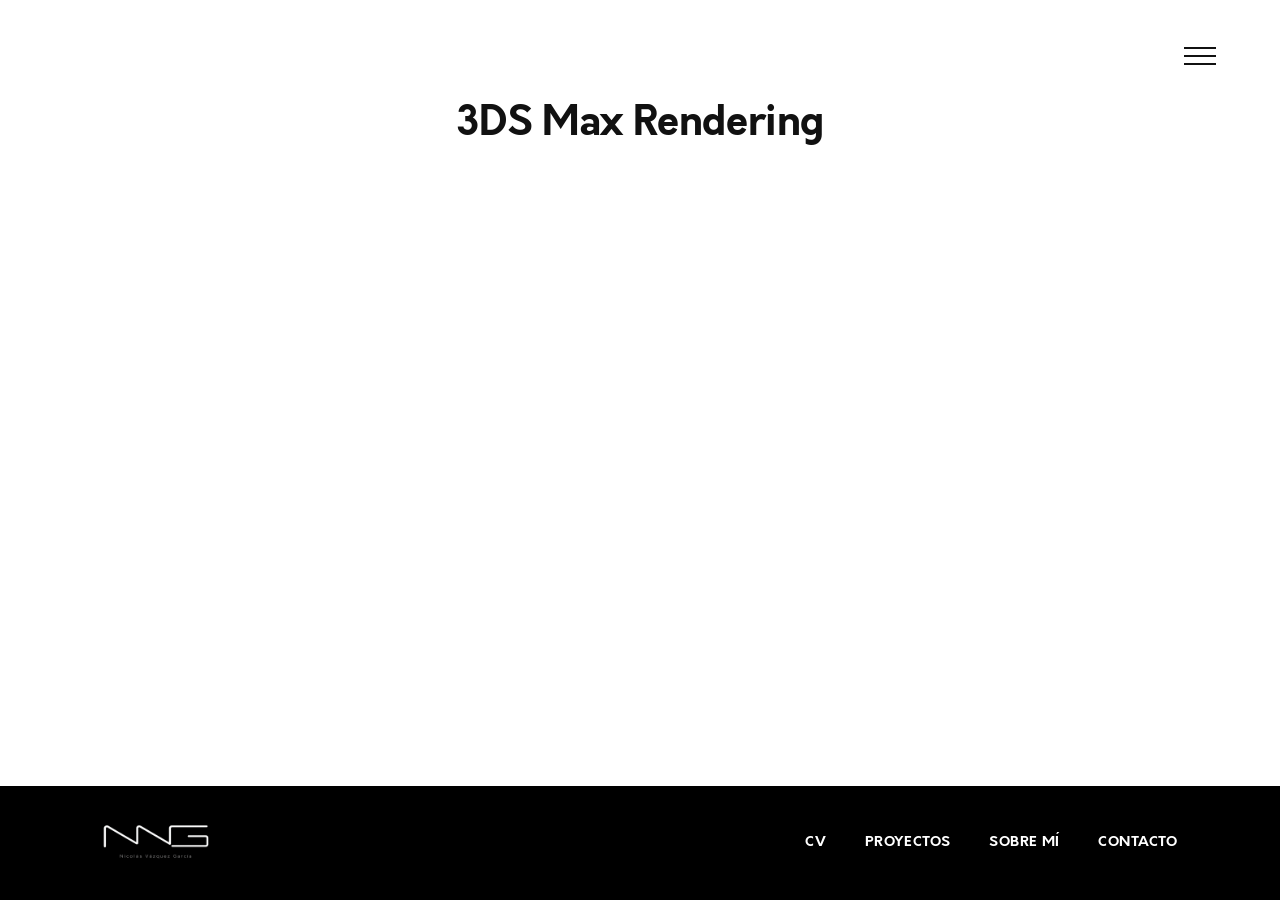
==== 3ds-max-rendering.html @ 7048a1fc "actualización web" ====
<!DOCTYPE html>
<html lang="es">
<head>
<meta charset="UTF-8">
<meta name="viewport" content="width=device-width, initial-scale=1.0">
<title>3DS Max Rendering — Nicolás Vázquez García</title>
<meta name="description" content="Proyecto 3DS Max Rendering de Nicolás Vázquez García, ingeniero en diseño industrial y desarrollo de producto.">
<link rel="stylesheet" href="css/style.css">
</head>
<body>

<div class="scroll-progress" aria-hidden="true"><span data-scroll-progress></span></div>

<button type="button" class="menu-toggle menu-toggle-floating" aria-expanded="false" aria-controls="site-menu" aria-label="Abrir menú">
  <span class="menu-toggle-bar"></span>
  <span class="menu-toggle-bar"></span>
  <span class="menu-toggle-bar"></span>
</button>

<nav id="site-menu" class="site-menu" aria-label="Menú principal">
  <ul class="site-menu-links">
    <li><a href="index.html">Inicio</a></li>
    <li><a href="cv.html">CV</a></li>
    <li><button type="button" data-submenu-toggle>Proyectos</button></li>
    <li><a href="sobre-mi.html">Sobre mí</a></li>
    <li><a href="contacto.html">Contacto</a></li>
  </ul>
  <div class="lang-switch" role="group" aria-label="Selector de idioma">
    <button type="button" class="lang-option is-active" data-lang="es">ES</button>
    <span class="lang-divider" aria-hidden="true">/</span>
    <button type="button" class="lang-option" data-lang="en">EN</button>
  </div>
</nav>

<nav id="projects-menu" class="site-menu" aria-label="Menú de proyectos">
  <button type="button" class="submenu-back" data-submenu-back>‹ Volver</button>
  <ul class="site-menu-links">
    <li><a href="tfg.html">TFG</a></li>
    <li><a href="rail-folding-package.html">Rail Folding Package</a></li>
    <li><a href="3ds-max-rendering.html">3DS Max Rendering</a></li>
  </ul>
</nav>

<main>
  <section class="page-intro">
    <h1 class="section-title">3DS Max Rendering</h1>
  </section>
</main>

<footer class="site-footer">
  <div class="site-footer-inner">
    <img class="site-footer-logo" src="imagenes/NVG_blanco_nombre.png" alt="Nicolás Vázquez García">
    <nav class="site-footer-nav" aria-label="Pie de página">
      <a href="cv.html">CV</a>
      <a href="tfg.html">Proyectos</a>
      <a href="sobre-mi.html">Sobre mí</a>
      <a href="contacto.html">Contacto</a>
    </nav>
  </div>
</footer>

<script src="js/main.js"></script>
</body>
</html>
---- css/style.css ----
@font-face {
  font-family: "Orkney";
  src: url("../fuentes/orkney/orkney-light.woff2") format("woff2"),
       url("../fuentes/orkney/orkney-light.woff") format("woff");
  font-weight: 300;
  font-style: normal;
  font-display: swap;
}

@font-face {
  font-family: "Orkney";
  src: url("../fuentes/orkney/orkney-light-italic.woff2") format("woff2"),
       url("../fuentes/orkney/orkney-light-italic.woff") format("woff");
  font-weight: 300;
  font-style: italic;
  font-display: swap;
}

@font-face {
  font-family: "Orkney";
  src: url("../fuentes/orkney/orkney-regular.woff2") format("woff2"),
       url("../fuentes/orkney/orkney-regular.woff") format("woff");
  font-weight: 400;
  font-style: normal;
  font-display: swap;
}

@font-face {
  font-family: "Orkney";
  src: url("../fuentes/orkney/orkney-regular-italic.woff2") format("woff2"),
       url("../fuentes/orkney/orkney-regular-italic.woff") format("woff");
  font-weight: 400;
  font-style: italic;
  font-display: swap;
}

@font-face {
  font-family: "Orkney";
  src: url("../fuentes/orkney/orkney-medium.woff2") format("woff2"),
       url("../fuentes/orkney/orkney-medium.woff") format("woff");
  font-weight: 500;
  font-style: normal;
  font-display: swap;
}

@font-face {
  font-family: "Orkney";
  src: url("../fuentes/orkney/orkney-medium-italic.woff2") format("woff2"),
       url("../fuentes/orkney/orkney-medium-italic.woff") format("woff");
  font-weight: 500;
  font-style: italic;
  font-display: swap;
}

@font-face {
  font-family: "Orkney";
  src: url("../fuentes/orkney/orkney-bold.woff2") format("woff2"),
       url("../fuentes/orkney/orkney-bold.woff") format("woff");
  font-weight: 700;
  font-style: normal;
  font-display: swap;
}

@font-face {
  font-family: "Orkney";
  src: url("../fuentes/orkney/orkney-bold-italic.woff2") format("woff2"),
       url("../fuentes/orkney/orkney-bold-italic.woff") format("woff");
  font-weight: 700;
  font-style: italic;
  font-display: swap;
}

@font-face {
  font-family: "Helvetica";
  src: url("../fuentes/helvetica/helvetica-regular.ttf") format("truetype");
  font-weight: 400;
  font-style: normal;
  font-display: swap;
}

@font-face {
  font-family: "Helvetica";
  src: url("../fuentes/helvetica/helvetica-oblique.ttf") format("truetype");
  font-weight: 400;
  font-style: italic;
  font-display: swap;
}

@font-face {
  font-family: "Helvetica";
  src: url("../fuentes/helvetica/helvetica-bold.ttf") format("truetype");
  font-weight: 700;
  font-style: normal;
  font-display: swap;
}

@font-face {
  font-family: "Helvetica";
  src: url("../fuentes/helvetica/helvetica-bold-oblique.ttf") format("truetype");
  font-weight: 700;
  font-style: italic;
  font-display: swap;
}

:root {
  --color-bg: #ffffff;
  --color-text: #111111;
  --color-text-muted: #6a6a6a;
  --color-brand: #C41E24;
  --color-accent: #D82331;
  --color-accent-light: #ff5a63;
  --font-family: "Orkney", "Helvetica Neue", Helvetica, Arial, sans-serif;
  --font-family-alt: "Helvetica", "Helvetica Neue", Arial, sans-serif;
}

*,
*::before,
*::after {
  box-sizing: border-box;
}

html {
  -webkit-font-smoothing: antialiased;
}

body {
  display: flex;
  flex-direction: column;
  min-height: 100vh;
  margin: 0;
  background: var(--color-bg);
  color: var(--color-text);
  font-family: var(--font-family);
  line-height: 1.4;
}

main {
  flex: 1 0 auto;
}


/* Page transitions (native, zero-JS; unsupported browsers just skip it) */

@view-transition {
  navigation: auto;
}

::view-transition-old(root),
::view-transition-new(root) {
  animation-duration: 0.45s;
  animation-timing-function: cubic-bezier(0.4, 0, 0.2, 1);
}

::view-transition-old(root) { animation-name: nvg-fade-out; }
::view-transition-new(root) { animation-name: nvg-fade-in; }

@keyframes nvg-fade-out { to { opacity: 0; } }
@keyframes nvg-fade-in { from { opacity: 0; } }

/* Scroll progress indicator */

.scroll-progress {
  position: fixed;
  top: 0;
  left: 0;
  right: 0;
  height: 3px;
  z-index: 1300;
  pointer-events: none;
}

.scroll-progress span {
  display: block;
  height: 100%;
  width: 100%;
  background: var(--color-accent);
  transform-origin: 0 0;
  transform: scaleX(0);
  transition: transform 0.1s linear;
}

body.menu-open .scroll-progress,
body.lightbox-open .scroll-progress,
body.hero-page .scroll-progress {
  opacity: 0;
}

ul {
  list-style: none;
  margin: 0;
  padding: 0;
}

a {
  color: inherit;
  text-decoration: none;
}

button {
  font-family: inherit;
  cursor: pointer;
}

.menu-toggle {
  display: flex;
  flex-direction: column;
  align-items: flex-end;
  justify-content: center;
  gap: 6px;
  width: 32px;
  height: 32px;
  padding: 0;
  background: none;
  border: none;
  z-index: 1100;
}

.menu-toggle-bar {
  display: block;
  width: 100%;
  height: 2px;
  background: var(--color-text);
  transition: transform 0.25s ease, opacity 0.25s ease, background-color 0.15s ease;
}

.menu-toggle[aria-expanded="true"] .menu-toggle-bar {
  background: var(--color-bg);
}

.menu-toggle:hover .menu-toggle-bar {
  background: var(--color-accent);
}

.menu-toggle[aria-expanded="true"] .menu-toggle-bar:nth-child(1) {
  transform: translateY(8px) rotate(45deg);
}

.menu-toggle[aria-expanded="true"] .menu-toggle-bar:nth-child(2) {
  opacity: 0;
}

.menu-toggle[aria-expanded="true"] .menu-toggle-bar:nth-child(3) {
  transform: translateY(-8px) rotate(-45deg);
}

.menu-toggle-floating {
  position: fixed;
  top: clamp(24px, 4vw, 40px);
  right: clamp(24px, 5vw, 64px);
}

.site-menu {
  position: fixed;
  inset: 0;
  z-index: 1000;
  display: flex;
  flex-direction: column;
  align-items: center;
  justify-content: center;
  gap: 56px;
  background: var(--color-text);
  opacity: 0;
  visibility: hidden;
  transform: translateY(-16px);
  transition: opacity 0.3s ease, transform 0.3s ease, visibility 0s linear 0.3s;
}

.site-menu.is-open {
  opacity: 1;
  visibility: visible;
  transform: translateY(0);
  transition: opacity 0.3s ease, transform 0.3s ease;
}

.site-menu-links {
  display: flex;
  flex-direction: column;
  align-items: center;
  gap: 24px;
}

.site-menu-links a,
.site-menu-links button {
  position: relative;
  background: none;
  border: none;
  padding: 0;
  font-size: clamp(32px, 6vw, 56px);
  font-weight: 700;
  letter-spacing: -0.01em;
  text-transform: uppercase;
  color: var(--color-bg);
  transition: color 0.15s ease;
}

.site-menu-links a::after,
.site-menu-links button::after {
  content: "";
  position: absolute;
  left: 0;
  right: 0;
  bottom: -0.06em;
  height: 0.05em;
  background: currentColor;
  transform: scaleX(0);
  transform-origin: left;
  transition: transform 0.35s ease;
}

.site-menu-links a:hover,
.site-menu-links button:hover {
  color: var(--color-accent);
}

.site-menu-links a:hover::after,
.site-menu-links button:hover::after {
  transform: scaleX(1);
}

.site-menu-links a.is-current,
.site-menu-links button.is-current {
  text-decoration: line-through;
  text-decoration-thickness: 0.06em;
  text-underline-offset: 0;
}

.site-menu-links a.is-current::after,
.site-menu-links button.is-current::after {
  content: none;
}

.submenu-back {
  position: absolute;
  top: clamp(24px, 4vw, 40px);
  left: clamp(24px, 5vw, 64px);
  background: none;
  border: none;
  padding: 0;
  font-size: 14px;
  font-weight: 700;
  letter-spacing: 0.04em;
  text-transform: uppercase;
  color: var(--color-bg);
  transition: color 0.15s ease;
}

.submenu-back:hover {
  color: var(--color-accent);
}

body.menu-open,
body.lightbox-open {
  overflow: hidden;
}

.lightbox {
  position: fixed;
  inset: 0;
  z-index: 1200;
  display: flex;
  align-items: center;
  justify-content: center;
  padding: clamp(24px, 6vw, 64px);
  overflow: hidden;
  background: rgba(0, 0, 0, 0.9);
  opacity: 0;
  visibility: hidden;
  transition: opacity 0.25s ease, visibility 0s linear 0.25s;
}

.lightbox.is-open {
  opacity: 1;
  visibility: visible;
  transition: opacity 0.25s ease;
}

.lightbox-img {
  max-width: 100%;
  max-height: 100%;
  object-fit: contain;
  cursor: zoom-in;
  transition: transform 0.25s ease;
}

.lightbox-img.is-zoomed {
  transform: scale(2.2);
  cursor: zoom-out;
}

.lightbox-close {
  position: fixed;
  top: clamp(24px, 4vw, 40px);
  right: clamp(24px, 5vw, 64px);
  background: none;
  border: none;
  padding: 0;
  font-size: 32px;
  line-height: 1;
  color: #ffffff;
  transition: color 0.15s ease;
}

.lightbox-close:hover {
  color: var(--color-accent);
}

.lightbox-nav {
  position: fixed;
  top: 50%;
  transform: translateY(-50%);
  background: none;
  border: none;
  padding: 0 8px;
  font-size: clamp(40px, 6vw, 64px);
  line-height: 1;
  color: #ffffff;
  transition: color 0.15s ease;
}

.lightbox-nav:hover {
  color: var(--color-accent);
}

.lightbox-prev {
  left: clamp(8px, 3vw, 40px);
}

.lightbox-next {
  right: clamp(8px, 3vw, 40px);
}

.lang-switch {
  display: flex;
  align-items: center;
  gap: 6px;
  font-size: 14px;
  font-weight: 700;
}

.lang-option {
  background: none;
  border: none;
  padding: 4px 2px;
  color: rgba(255, 255, 255, 0.5);
}

.lang-option.is-active {
  color: var(--color-bg);
}

.lang-divider {
  color: rgba(255, 255, 255, 0.5);
}

/* Hero */

body.hero-page .menu-toggle-bar {
  background: #ffffff;
}

body.hero-page .menu-toggle:hover .menu-toggle-bar {
  background: #111111;
}

html:has(body.hero-page) {
  overflow: hidden;
}

.hero-split {
  display: flex;
  height: 100vh;
}

.hero-photo {
  flex: 0 0 33.3333%;
  min-height: 0;
  overflow: hidden;
}

.hero-photo img {
  display: block;
  width: 100%;
  height: 100%;
  object-fit: cover;
  filter: grayscale(1);
  transition: filter 0.4s ease;
}

.hero-photo:hover img {
  filter: grayscale(0);
}

.hero-info {
  flex: 0 0 66.6667%;
  min-height: 0;
  overflow: hidden;
  display: flex;
  flex-direction: column;
  align-items: center;
  justify-content: center;
  gap: clamp(16px, 2.4vw, 28px);
  padding: 32px clamp(24px, 5vw, 80px);
  background: var(--color-brand);
  text-align: center;
}

.hero-info-logo {
  width: clamp(260px, 30vw, 560px);
  height: auto;
}

.hero-info-subtitle {
  margin: 0;
  max-width: none;
  white-space: nowrap;
  font-size: clamp(14px, 1.8vw, 24px);
  font-weight: 300;
  color: #ffffff;
}

@media (max-width: 760px) {
  .hero-split {
    flex-direction: column;
  }

  .hero-photo {
    flex: 0 0 33.3333%;
  }

  .hero-info {
    flex: 0 0 66.6667%;
    padding: 24px 20px clamp(32px, 6vh, 56px);
  }

  .hero-info-logo {
    width: clamp(200px, 50vw, 340px);
  }

  .hero-info-subtitle {
    white-space: normal;
    font-size: clamp(13px, 3.6vw, 17px);
  }
}

/* Shared section title */

.section-title {
  margin: 0 0 40px;
  font-size: clamp(28px, 4vw, 40px);
  font-weight: 700;
  letter-spacing: -0.01em;
  text-align: center;
}

.section-title-hint {
  display: inline-block;
  margin-left: 0.3em;
  font-size: 0.4em;
  font-weight: 300;
  letter-spacing: 0;
  color: var(--color-text-muted);
  vertical-align: middle;
}

/* TFG */

.tfg {
  padding: 0 clamp(24px, 8vw, 120px) 96px;
}

body.page-red {
  background: var(--color-brand);
  color: #ffffff;
}

html:has(body.page-red) {
  scroll-snap-type: y proximity;
  scroll-padding-top: 24px;
}

body.page-red .menu-toggle-bar {
  background: #ffffff;
}

body.page-red .menu-toggle:hover .menu-toggle-bar {
  background: #111111;
}

body.page-red.nav-dark .menu-toggle-bar {
  background: var(--color-brand);
}

body.page-red.nav-dark .menu-toggle:hover .menu-toggle-bar {
  background: #111111;
}

body.page-red .menu-toggle[aria-expanded="true"] .menu-toggle-bar {
  background: #ffffff;
}

body.page-red .tfg-block-title {
  color: rgba(255, 255, 255, 0.85);
}

.tfg-hero {
  min-height: 100vh;
  display: flex;
  flex-direction: column;
  justify-content: center;
  margin-bottom: 0;
  scroll-snap-align: start;
}

.tfg-statement {
  min-height: 100vh;
  display: flex;
  flex-direction: column;
  justify-content: center;
  align-items: flex-start;
  scroll-snap-align: start;
  margin-left: calc(-1 * clamp(24px, 8vw, 120px));
  margin-right: calc(-1 * clamp(24px, 8vw, 120px));
  padding: 0 clamp(24px, 8vw, 120px);
  background: #ffffff;
}

.tfg-statement-inner {
  max-width: 680px;
  text-align: left;
}

.tfg-statement-lead {
  margin: 0;
  font-size: clamp(26px, 4vw, 48px);
  font-weight: 700;
  line-height: 1.15;
  color: var(--color-brand);
}

.tfg-statement-body {
  margin: 28px 0 0;
  font-size: clamp(16px, 1.8vw, 20px);
  font-weight: 400;
  line-height: 1.6;
  color: #111111;
}

.tfg-statement-conclusion {
  margin: 20px 0 0;
  font-size: clamp(16px, 1.8vw, 20px);
  font-weight: 700;
  line-height: 1.6;
  color: var(--color-brand);
}

.tfg-statement + .tfg-block {
  scroll-snap-align: start;
}

.tfg-hero-title {
  margin: 0;
  font-family: var(--font-family-alt);
  font-size: clamp(56px, 15vw, 200px);
  font-weight: 700;
  line-height: 0.9;
  letter-spacing: -0.02em;
  text-transform: uppercase;
  text-align: left;
  color: #ffffff;
}

.tfg-hero-accent {
  color: #111111;
}

.tfg-hero-subtitle {
  margin: 16px 0 0;
  font-size: clamp(18px, 3.2vw, 42px);
  font-weight: 600;
  text-align: left;
  color: #111111;
}

/* Fade-in on scroll (Intersection Observer) */

.reveal {
  transition: opacity 0.8s ease, transform 0.8s ease;
}

body.has-js .reveal {
  opacity: 0;
  transform: translateY(24px);
}

body.has-js .reveal.is-visible {
  opacity: 1;
  transform: none;
}

.tfg-subtitle {
  margin: 0 auto 0;
  max-width: 640px;
  font-size: clamp(15px, 1.6vw, 18px);
  font-weight: 300;
  color: var(--color-text-muted);
  text-align: center;
}

.tfg-gallery {
  display: grid;
  grid-template-columns: repeat(3, 1fr);
  gap: 24px;
  margin-top: 56px;
}

@media (max-width: 760px) {
  .tfg-gallery {
    grid-template-columns: repeat(2, 1fr);
  }
}

@media (max-width: 480px) {
  .tfg-gallery {
    grid-template-columns: 1fr;
  }
}

.tfg-gallery-item {
  --rx: 0deg;
  --ry: 0deg;
  display: block;
  position: relative;
  aspect-ratio: 4 / 3;
  overflow: hidden;
  padding: 0;
  border: none;
  border-radius: 2px;
  background: #f2f2f2;
  transform: perspective(900px) rotateX(var(--rx)) rotateY(var(--ry));
  transition: transform 0.5s ease;
}

.tfg-gallery-item:hover {
  transition-duration: 0.15s;
}

.tfg-gallery-item img {
  display: block;
  width: 100%;
  height: 100%;
  object-fit: cover;
  transition: transform 0.3s ease, opacity 0.3s ease;
}

.tfg-gallery-item:hover img {
  transform: scale(1.04);
  opacity: 0.9;
}

.tfg-block {
  margin-top: 56px;
}

.tfg-block-title {
  margin: 0 0 24px;
  font-size: 15px;
  font-weight: 700;
  letter-spacing: 0.04em;
  text-transform: uppercase;
  color: var(--color-text-muted);
}

.tfg-grid {
  display: grid;
  grid-template-columns: repeat(auto-fill, minmax(220px, 1fr));
  gap: 16px;
}

.tfg-card {
  position: relative;
  aspect-ratio: 4 / 3;
  overflow: hidden;
  background: #f2f2f2;
}

.tfg-card img {
  display: block;
  width: 100%;
  height: 100%;
  object-fit: cover;
}

.tfg-placeholder {
  display: flex;
  align-items: center;
  justify-content: center;
  width: 100%;
  height: 100%;
  background: #f2f2f2;
}

.tfg-placeholder span {
  padding: 0 16px;
  font-size: 13px;
  font-weight: 700;
  letter-spacing: 0.02em;
  text-transform: uppercase;
  text-align: center;
  color: #b3b3b3;
}

.tfg-overlay {
  position: absolute;
  inset: 0;
  display: flex;
  align-items: center;
  justify-content: center;
  background: rgba(0, 0, 0, 0.6);
  opacity: 0;
  transition: opacity 0.25s ease;
}

.tfg-card:hover .tfg-overlay {
  opacity: 1;
}

.tfg-overlay span {
  padding: 0 16px;
  font-size: clamp(14px, 1.4vw, 18px);
  font-weight: 700;
  letter-spacing: 0.04em;
  text-transform: uppercase;
  text-align: center;
  color: #ffffff;
}

/* CV */

.cv-bio {
  max-width: 820px;
  margin: 0 auto;
  padding: 96px clamp(24px, 8vw, 120px) 64px;
  text-align: center;
}

.cv-bio-text {
  margin: 0;
  font-size: clamp(16px, 1.8vw, 19px);
  font-weight: 300;
  line-height: 1.6;
  color: var(--color-text-muted);
}

.cv-bio-text strong {
  color: var(--color-text);
  font-weight: 700;
}

.cv-download {
  padding: 0 clamp(24px, 8vw, 120px) 96px;
}

.cv-download-actions {
  display: flex;
  flex-direction: column;
  align-items: center;
  gap: 24px;
  padding-top: 48px;
}

.cv-download-icon {
  display: inline-flex;
  align-items: center;
  justify-content: center;
  width: 0.9em;
  height: 0.9em;
  flex-shrink: 0;
  border-radius: 50%;
  background: var(--color-accent);
  color: #ffffff;
  transition: transform 0.3s ease;
}

.cv-download-icon svg {
  width: 52%;
  height: 52%;
}

.cv-download-link:hover .cv-download-icon {
  transform: translateY(3px);
}

/* CV — left-aligned, bold display type */

body.page-cv .section-title {
  text-align: left;
  font-size: clamp(38px, 6.5vw, 72px);
  letter-spacing: -0.02em;
}

html:has(body.page-cv) {
  scroll-snap-type: y proximity;
}

body.page-cv .cv-bio {
  display: flex;
  align-items: stretch;
  gap: 0;
  max-width: none;
  margin: 0;
  padding: 0;
  text-align: left;
  min-height: 100vh;
  scroll-snap-align: start;
}

body.page-cv .experience {
  scroll-snap-align: start;
}

.cv-bio-text-wrap {
  display: flex;
  flex-direction: column;
  justify-content: center;
  flex: 1 1 420px;
  min-width: 0;
  padding: 96px clamp(24px, 8vw, 120px) 64px;
  background: var(--color-brand);
}

.cv-bio-text-wrap .section-title {
  color: #ffffff;
}

.cv-bio-photo {
  position: sticky;
  top: 0;
  align-self: flex-start;
  flex: 0 0 46vw;
  width: 46vw;
  height: 100vh;
  overflow: hidden;
}

.cv-bio-photo img {
  display: block;
  width: 100%;
  height: 100%;
  object-fit: cover;
  object-position: center top;
  filter: grayscale(1);
  transition: filter 0.4s ease;
}

.cv-bio-photo:hover img {
  filter: grayscale(0);
}

@media (max-width: 760px) {
  body.page-cv .cv-bio {
    flex-direction: column;
    min-height: 0;
  }
  .cv-bio-text-wrap {
    padding: 64px clamp(24px, 8vw, 40px) 32px;
  }
  .cv-bio-photo {
    position: relative;
    top: auto;
    flex: none;
    width: 100%;
    height: 65vh;
    min-height: 360px;
  }
}

body.page-cv .cv-bio-text,
body.page-cv .cv-bio-text strong {
  font-weight: 300;
  color: #ffffff;
}

body.page-cv .job-panel-wrap {
  margin-left: 0;
  margin-right: 0;
}

body.page-cv .training-list {
  margin-left: 0;
  margin-right: 0;
  text-align: left;
}

body.page-cv .cv-download-actions {
  align-items: flex-start;
}

.cv-download-actions .cv-download-link {
  text-transform: none;
}

/* Placeholder pages */

.page-intro {
  padding: 96px clamp(24px, 8vw, 120px);
  text-align: center;
}

.page-intro .section-title {
  margin-bottom: 0;
}

/* Sobre mí */

.about-hero {
  padding: 96px clamp(24px, 8vw, 120px) 64px;
}

.about-hero-title {
  margin: 0;
  max-width: 14ch;
  font-size: clamp(40px, 7vw, 88px);
  font-weight: 700;
  line-height: 1;
  letter-spacing: -0.02em;
}

.about-hero-word {
  display: inline-block;
}

.about-hero-accent {
  color: var(--color-accent);
}

.about-hero-subtitle {
  margin: 20px 0 0;
  max-width: 56ch;
  font-size: clamp(16px, 1.8vw, 20px);
  font-weight: 300;
  line-height: 1.6;
  color: var(--color-text-muted);
}

.about-story {
  padding: 0 clamp(24px, 8vw, 120px) 96px;
}

.about-story-inner {
  max-width: 720px;
  padding-left: clamp(20px, 3vw, 32px);
  border-left: 3px solid var(--color-accent);
}

.about-story-text {
  margin: 0 0 24px;
  font-size: clamp(16px, 1.6vw, 18px);
  font-weight: 300;
  line-height: 1.7;
  color: var(--color-text-muted);
}

.about-story-text:last-child {
  margin-bottom: 0;
}

.about-story-text strong {
  color: var(--color-text);
  font-weight: 700;
}

.about-focus {
  padding: 96px clamp(24px, 8vw, 120px);
  border-top: 1px solid #e4e4e4;
}

.about-focus-intro {
  margin: 0 0 48px;
  max-width: 60ch;
  font-size: clamp(16px, 1.8vw, 20px);
  font-weight: 300;
  line-height: 1.6;
  color: var(--color-text-muted);
}

.about-focus-grid {
  display: grid;
  grid-template-columns: repeat(3, 1fr);
  gap: clamp(28px, 3vw, 48px);
}

.about-focus-card {
  --rx: 0deg;
  --ry: 0deg;
  position: relative;
  isolation: isolate;
  overflow: hidden;
  padding: 24px 16px 20px 0;
  border-top: 3px solid var(--color-accent);
  transform: perspective(900px) rotateX(var(--rx)) rotateY(var(--ry));
  transition: transform 0.4s ease, background-color 0.3s ease;
}

.about-focus-card::before {
  content: attr(data-num);
  position: absolute;
  top: -0.28em;
  right: 0.1em;
  z-index: -1;
  font-size: clamp(90px, 12vw, 160px);
  font-weight: 700;
  line-height: 1;
  color: #f2f2f2;
  transition: color 0.3s ease;
}

.about-focus-card:hover {
  background-color: #fafafa;
  transition-duration: 0.15s;
}

.about-focus-card:hover::before {
  color: #ececec;
}

.about-focus-index {
  display: block;
  margin-bottom: 16px;
  font-size: 13px;
  font-weight: 700;
  letter-spacing: 0.06em;
  color: var(--color-accent);
}

.about-focus-title {
  margin: 0 0 14px;
  font-size: clamp(18px, 2vw, 22px);
  font-weight: 700;
  line-height: 1.25;
}

.about-focus-text {
  margin: 0 0 12px;
  font-size: 15px;
  line-height: 1.55;
  color: var(--color-text-muted);
}

.about-focus-text:last-child {
  margin-bottom: 0;
}

@property --mesh-x {
  syntax: '<percentage>';
  inherits: false;
  initial-value: 25%;
}

@property --mesh-y {
  syntax: '<percentage>';
  inherits: false;
  initial-value: 30%;
}

.about-passions {
  position: relative;
  isolation: isolate;
  overflow: hidden;
  padding: 96px clamp(24px, 8vw, 120px);
  background: #111111;
  color: #ffffff;
}

.about-passions::before {
  content: "";
  position: absolute;
  inset: -20%;
  z-index: -1;
  background:
    radial-gradient(38% 45% at var(--mesh-x, 25%) var(--mesh-y, 30%), rgba(216, 35, 49, 0.45), transparent 65%),
    radial-gradient(32% 40% at calc(100% - var(--mesh-x, 25%)) calc(100% - var(--mesh-y, 30%)), rgba(216, 35, 49, 0.25), transparent 60%);
  filter: blur(70px);
  animation: about-mesh-shift 24s ease-in-out infinite;
}

@keyframes about-mesh-shift {
  0%, 100% { --mesh-x: 20%; --mesh-y: 25%; }
  50% { --mesh-x: 55%; --mesh-y: 60%; }
}

.about-passions-intro {
  margin: 0 0 48px;
  max-width: 60ch;
  font-size: clamp(16px, 1.8vw, 20px);
  font-weight: 300;
  line-height: 1.6;
  color: rgba(255, 255, 255, 0.75);
}

.about-passions-grid {
  display: grid;
  grid-template-columns: repeat(3, 1fr);
  gap: clamp(28px, 3vw, 48px);
}

.about-passion-item {
  transition: transform 0.3s ease;
}

.about-passion-item:hover {
  transform: translateY(-6px);
}

.about-passion-icon {
  display: block;
  margin-bottom: 20px;
  font-size: 36px;
  line-height: 1;
  transition: transform 0.3s ease;
}

.about-passion-item:hover .about-passion-icon {
  transform: scale(1.15);
}

.about-passion-title {
  margin: 0 0 10px;
  font-size: clamp(17px, 1.8vw, 20px);
  font-weight: 700;
  transition: color 0.3s ease;
}

.about-passion-item:hover .about-passion-title {
  color: var(--color-accent-light);
}

.about-passion-text {
  margin: 0;
  font-size: 15px;
  line-height: 1.55;
  color: rgba(255, 255, 255, 0.75);
}

.about-cta {
  padding: 96px clamp(24px, 8vw, 120px);
  text-align: center;
}

.about-cta-text {
  margin: 0 0 40px;
  max-width: 32ch;
  margin-inline: auto;
  font-size: clamp(20px, 2.6vw, 30px);
  font-weight: 700;
  letter-spacing: -0.01em;
  text-align: center;
}

.about-cta-actions {
  display: flex;
  flex-wrap: wrap;
  justify-content: center;
  gap: clamp(24px, 4vw, 56px);
}

.about-cta-link {
  isolation: isolate;
}

.about-cta-link-inner {
  display: inline-flex;
  align-items: center;
  gap: 18px;
  will-change: transform;
}

@media (max-width: 900px) {
  .about-focus-grid,
  .about-passions-grid {
    grid-template-columns: 1fr;
  }
}

/* Experiencia laboral */

.experience {
  padding: 88px clamp(24px, 8vw, 120px) 96px;
}

.job-tabs {
  display: grid;
  grid-template-columns: repeat(4, 1fr);
  gap: 16px;
  width: 100%;
}

.job-tab {
  --rx: 0deg;
  --ry: 0deg;
  --lift: 0px;
  display: flex;
  align-items: center;
  justify-content: center;
  width: 100%;
  aspect-ratio: 1;
  padding: clamp(8px, 2vw, 28px);
  background: none;
  border: none;
  transform: translateY(var(--lift)) perspective(900px) rotateX(var(--rx)) rotateY(var(--ry));
  transition: transform 0.2s ease;
}

.job-tab:hover {
  transition-duration: 0.15s;
}

.job-tab-logo {
  max-width: 100%;
  max-height: 100%;
  object-fit: contain;
}

.job-tab:hover {
  --lift: -4px;
}

.job-tab[aria-expanded="true"] {
  --lift: -4px;
}

.job-panel-wrap {
  display: grid;
  grid-template-rows: minmax(0, 0fr);
  max-width: 760px;
  margin: 0 auto;
  transition: grid-template-rows 0.35s ease, margin-top 0.35s ease;
}

.job-panel-wrap.is-open {
  grid-template-rows: minmax(0, 1fr);
  margin-top: 32px;
}

.job-panel-inner {
  overflow: hidden;
  min-height: 0;
  padding: 0 24px;
  border: 1px solid transparent;
  transition: padding 0.35s ease, border-color 0.25s ease, opacity 0.25s ease;
  opacity: 0;
}

.job-panel-wrap.is-open .job-panel-inner {
  padding: 24px;
  border-color: #e4e4e4;
  opacity: 1;
}

.job-role {
  margin: 0;
  font-size: 16px;
  font-weight: 700;
}

.job-company {
  display: inline-block;
  margin-top: 2px;
  font-size: 14px;
  font-weight: 500;
  color: var(--color-text-muted);
  border-bottom: 1px solid transparent;
  transition: border-color 0.15s ease, color 0.15s ease;
}

.job-company:hover {
  color: var(--color-text);
  border-color: var(--color-text);
}

.job-meta {
  margin: 4px 0 0;
  font-size: 13px;
  font-weight: 300;
  color: var(--color-text-muted);
}

.job-description {
  margin: 16px 0 12px;
  font-weight: 400;
  color: var(--color-text-muted);
}

.job-points {
  margin: 0;
  padding-left: 20px;
  list-style: disc;
}

.job-points li {
  margin-bottom: 8px;
  font-size: 15px;
  line-height: 1.5;
}

.job-points li:last-child {
  margin-bottom: 0;
}

@media (max-width: 640px) {
  .job-tabs {
    grid-template-columns: repeat(2, 1fr);
  }
}

/* Formación */

.education {
  padding: 0 clamp(24px, 8vw, 120px) 96px;
}

.education-card {
  max-width: 880px;
  margin: 0;
  padding: 0;
  border: none;
}

.education-logos {
  display: flex;
  align-items: center;
  gap: 20px;
  margin-bottom: 28px;
}

.education-logo {
  display: block;
}

.education-logo-uva {
  width: 56px;
  height: 56px;
  border-radius: 12px;
  object-fit: cover;
}

.education-logo-eii {
  height: 38px;
  width: auto;
  object-fit: contain;
}

.education-degree {
  margin: 0;
  font-size: clamp(22px, 3.2vw, 32px);
  font-weight: 700;
  letter-spacing: -0.01em;
  line-height: 1.15;
}

.education-institution {
  margin: 8px 0 0;
  font-size: 18px;
  font-weight: 500;
  color: var(--color-text-muted);
}

.education-main .job-meta {
  font-size: 15px;
}

.education-tfg {
  display: inline-block;
  margin: 20px 0 0;
  font-size: 18px;
  font-weight: 300;
  font-style: italic;
  color: var(--color-text-muted);
  border-bottom: 1px solid transparent;
  transition: color 0.15s ease, border-color 0.15s ease;
}

.education-tfg:hover {
  color: var(--color-accent);
  border-color: var(--color-accent);
}

.education-awards {
  margin: 36px 0 0;
  padding-top: 28px;
  border-top: 2px solid var(--color-accent);
}

.education-awards li:not(:last-child) {
  margin-bottom: 18px;
}

.education-award {
  display: flex;
  align-items: center;
  gap: 18px;
  font-size: 17px;
  line-height: 1.5;
  color: var(--color-text-muted);
  transition: color 0.15s ease;
}

.education-award:hover {
  color: var(--color-accent);
}

.education-award-logo {
  height: 38px;
  width: auto;
  max-width: 96px;
  object-fit: contain;
  flex-shrink: 0;
}

/* Software */

.software {
  padding: 0 clamp(24px, 8vw, 120px) 96px;
}

.software-marquee {
  overflow: hidden;
  margin: 0 calc(-1 * clamp(24px, 8vw, 120px));
  padding: 4px clamp(24px, 8vw, 120px);
  -webkit-mask-image: linear-gradient(90deg, transparent, #000 8%, #000 92%, transparent);
  mask-image: linear-gradient(90deg, transparent, #000 8%, #000 92%, transparent);
}

.software-track {
  display: flex;
  width: max-content;
  gap: clamp(14px, 2.4vw, 24px);
  animation: software-marquee 34s linear infinite;
}

.software-marquee:hover .software-track {
  animation-play-state: paused;
}

@keyframes software-marquee {
  from { transform: translateX(0); }
  to { transform: translateX(-50%); }
}

.software-card {
  --rx: 0deg;
  --ry: 0deg;
  display: flex;
  flex-direction: column;
  align-items: center;
  justify-content: center;
  gap: 12px;
  flex: 0 0 auto;
  width: clamp(108px, 12vw, 132px);
  aspect-ratio: 1;
  padding: 16px;
  transform: perspective(900px) rotateX(var(--rx)) rotateY(var(--ry));
  transition: transform 0.4s ease;
}

.software-card:hover {
  transition-duration: 0.15s;
}

.software-card-icon {
  max-width: 68px;
  max-height: 68px;
  object-fit: contain;
}

.software-card-label {
  font-size: 10.5px;
  font-weight: 700;
  letter-spacing: 0.04em;
  text-transform: uppercase;
  text-align: center;
  color: var(--color-text-muted);
}

@media (max-width: 600px) {
  .software {
    padding-bottom: 72px;
  }
}

/* Formación complementaria */

.additional-training {
  padding: 0 clamp(24px, 8vw, 120px) 96px;
}

.training-list {
  max-width: 760px;
  margin: 0 auto;
  text-align: center;
}

.training-list li:not(:last-child) {
  margin-bottom: 18px;
}

.training-item {
  display: flex;
  align-items: center;
  gap: 18px;
  font-size: 17px;
  line-height: 1.5;
  color: var(--color-text-muted);
}

.training-icon {
  height: 36px;
  width: auto;
  max-width: 52px;
  object-fit: contain;
  flex-shrink: 0;
}

/* Contacto */

.contact-hero {
  padding: 96px clamp(24px, 8vw, 120px) 0;
  text-align: center;
}

.contact-hero .section-title {
  margin-bottom: 12px;
}

.contact {
  padding: 48px clamp(24px, 8vw, 120px) 96px;
}

.contact-links {
  display: flex;
  flex-direction: column;
  align-items: center;
  gap: 20px;
}

.cv-download-link,
.contact-link {
  position: relative;
  display: inline-block;
  font-size: clamp(22px, 3vw, 30px);
  font-weight: 700;
  letter-spacing: -0.01em;
  text-transform: uppercase;
  transition: color 0.15s ease, transform 0.25s ease;
}

.cv-download-link::after,
.contact-link::after {
  content: "";
  position: absolute;
  left: 0;
  right: 0;
  bottom: -0.05em;
  height: 0.05em;
  background: currentColor;
  transform: scaleX(0);
  transform-origin: left;
  transition: transform 0.35s ease;
}

.cv-download-link:hover,
.contact-link:hover {
  color: var(--color-accent);
  transform: translateY(-2px);
}

.cv-download-link:hover::after,
.contact-link:hover::after {
  transform: scaleX(1);
}

.cv-download-link {
  display: inline-flex;
  align-items: center;
  gap: 18px;
  font-size: clamp(26px, 4vw, 40px);
}

.cv-download-link::after {
  content: none;
}

.contact-location {
  display: flex;
  align-items: center;
  justify-content: center;
  gap: 8px;
  max-width: 640px;
  margin: 48px auto 0;
  font-size: 15px;
  font-weight: 300;
  color: var(--color-text-muted);
  text-align: center;
}

.contact-location-icon {
  display: inline-flex;
  flex-shrink: 0;
  width: 18px;
  height: 18px;
}

.contact-location-icon svg {
  width: 100%;
  height: 100%;
  fill: none;
  stroke: var(--color-text-muted);
  stroke-width: 1.5;
}

/* Contacto — versión lima de alto impacto */

body.page-lime {
  background: var(--color-brand);
  color: #ffffff;
}

body.page-lime main {
  display: flex;
  flex-direction: column;
  justify-content: center;
}

body.page-lime .contact-hero {
  text-align: left;
  padding: 48px clamp(24px, 8vw, 120px) 0;
}

body.page-lime .contact-hero .section-title {
  margin: 0;
  max-width: 16ch;
  font-size: clamp(48px, 9vw, 128px);
  font-weight: 700;
  line-height: 0.9;
  letter-spacing: -0.03em;
  text-align: left;
  color: #0a0a0a;
}

body.page-lime .tfg-subtitle {
  margin: 16px 0 0;
  max-width: 42ch;
  font-size: clamp(15px, 1.6vw, 20px);
  font-weight: 300;
  line-height: 1.4;
  text-align: left;
  color: rgba(255, 255, 255, 0.85);
}

body.page-lime .contact {
  padding: 36px clamp(24px, 8vw, 120px) 48px;
}

body.page-lime .contact-links {
  align-items: flex-start;
  gap: 0;
}

body.page-lime .contact-link {
  font-size: clamp(30px, 7vw, 84px);
  line-height: 1.08;
  letter-spacing: -0.03em;
  color: #ffffff;
}

body.page-lime .contact-link::after {
  content: none;
}

body.page-lime .contact-link:hover {
  color: #0a0a0a;
}

body.page-lime .contact-location {
  justify-content: flex-start;
  margin: 28px 0 0;
  font-weight: 300;
  color: rgba(255, 255, 255, 0.75);
  text-align: left;
}

body.page-lime .contact-location-icon svg {
  stroke: rgba(255, 255, 255, 0.75);
}

/* Footer */

.site-footer {
  background: #000000;
  padding: 40px clamp(24px, 8vw, 120px);
}

.site-footer-inner {
  display: flex;
  align-items: center;
  justify-content: space-between;
  gap: 24px 40px;
  flex-wrap: wrap;
}

.site-footer-logo {
  height: 104px;
  width: auto;
  margin: -34px -25px -36px -23px;
}

.site-footer-nav {
  display: flex;
  flex-wrap: wrap;
  gap: clamp(16px, 3vw, 40px);
}

.site-footer-nav a {
  position: relative;
  font-size: 14px;
  font-weight: 700;
  letter-spacing: 0.04em;
  text-transform: uppercase;
  color: #ffffff;
  transition: color 0.15s ease;
}

.site-footer-nav a::after {
  content: "";
  position: absolute;
  left: 0;
  right: 0;
  bottom: -0.4em;
  height: 1px;
  background: currentColor;
  transform: scaleX(0);
  transform-origin: left;
  transition: transform 0.3s ease;
}

.site-footer-nav a:hover {
  color: var(--color-accent);
}

.site-footer-nav a:hover::after {
  transform: scaleX(1);
}
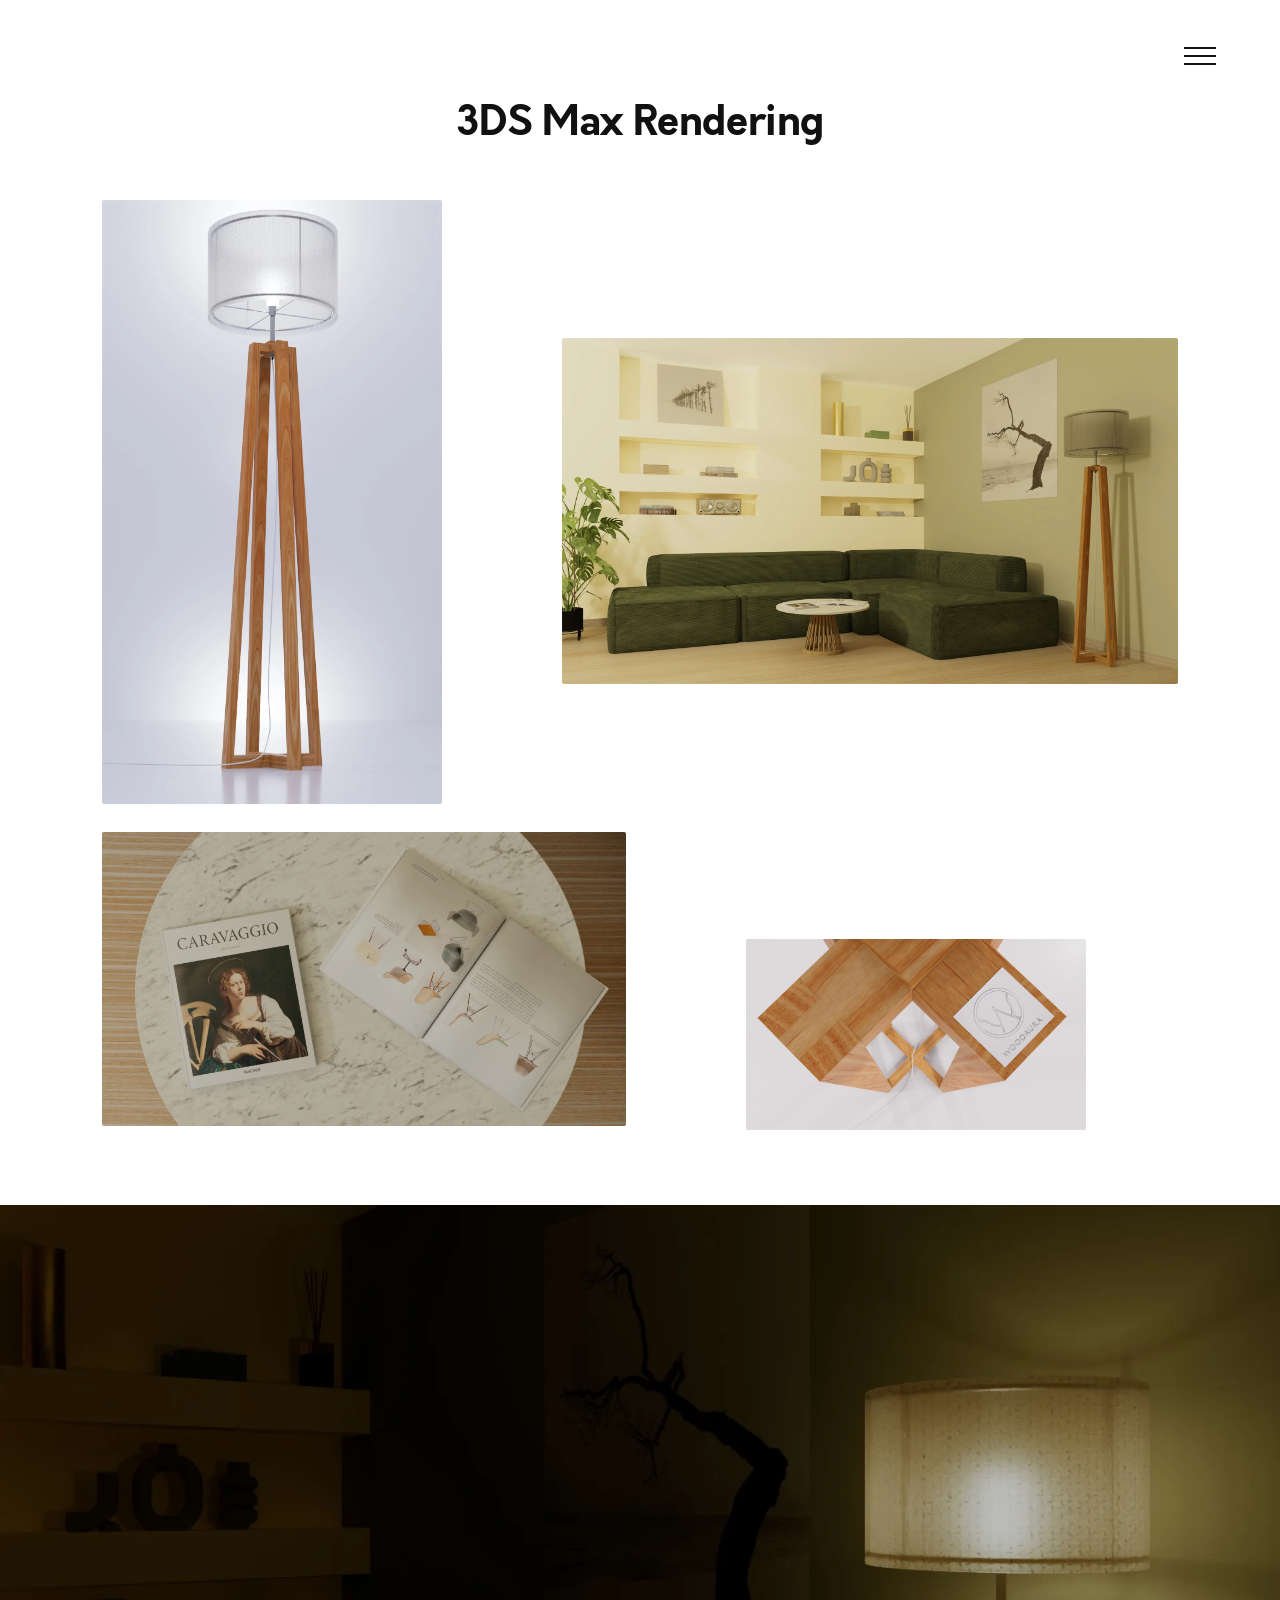
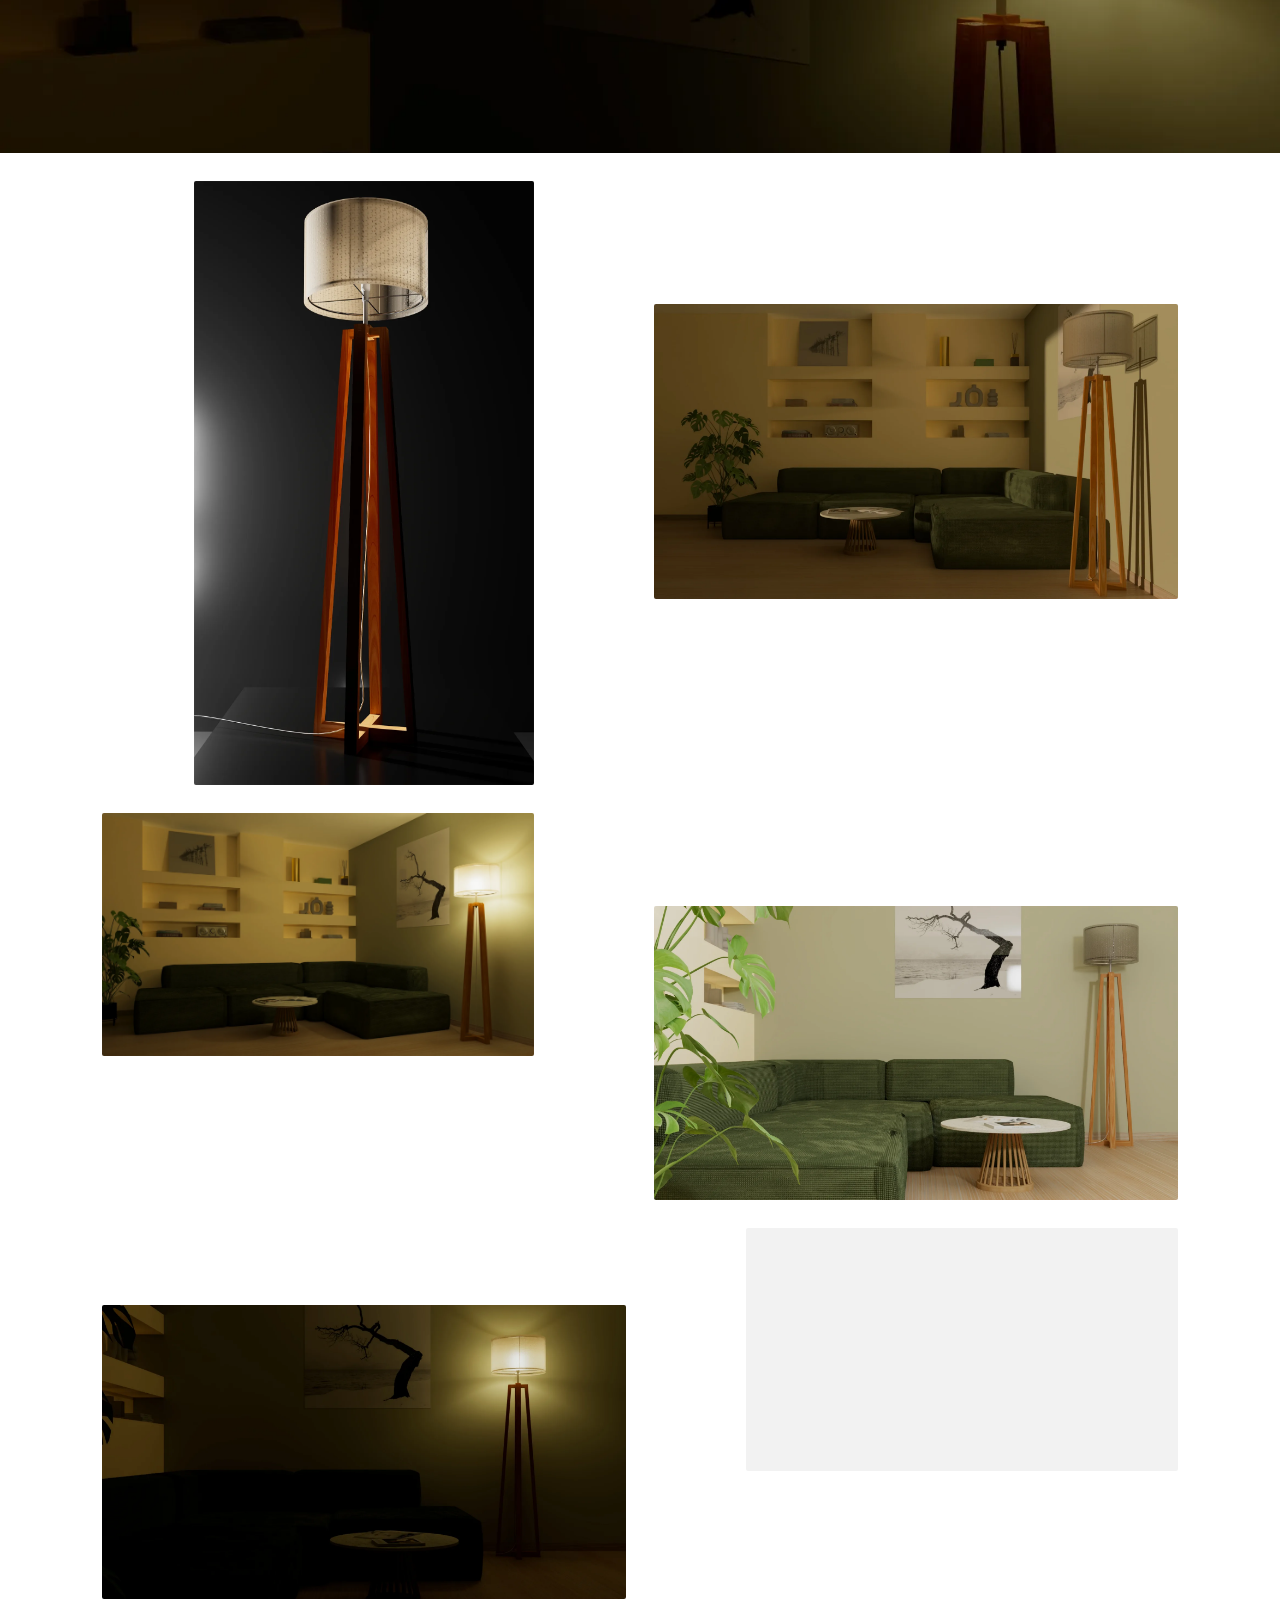
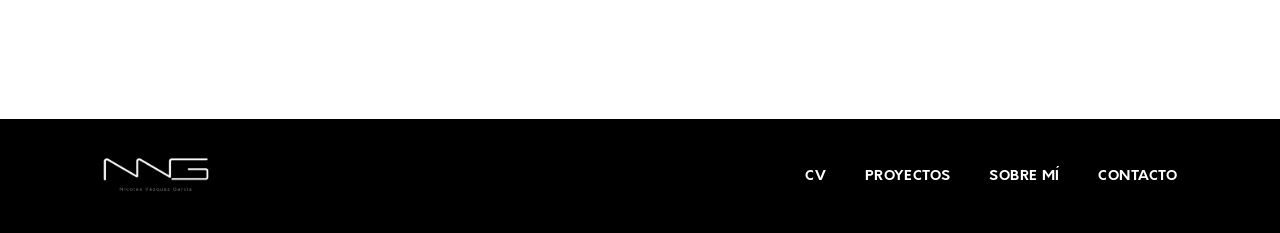
==== commit 7f321caa: "mensaje del cambio" ====
--- a/3ds-max-rendering.html
+++ b/3ds-max-rendering.html
@@ -42,8 +42,46 @@
 </nav>
 
 <main>
-  <section class="page-intro">
+  <section class="page-intro is-tight">
     <h1 class="section-title">3DS Max Rendering</h1>
+  </section>
+
+  <section class="project-gallery" aria-label="Galería de renders">
+    <div class="project-gallery-grid" data-reveal-group>
+      <button type="button" class="project-gallery-item" style="--col: 1 / span 4; --shift: 0" data-lightbox-src="imagenes/3DS%20Max%20Rendering/1.webp" aria-label="Ampliar render: lámpara de pie sobre fondo neutro">
+        <img src="imagenes/3DS%20Max%20Rendering/1.webp" width="1125" height="2000" loading="lazy" decoding="async" alt="">
+      </button>
+      <button type="button" class="project-gallery-item" style="--col: 6 / span 7; --shift: 9" data-lightbox-src="imagenes/3DS%20Max%20Rendering/3.webp" aria-label="Ampliar render: salón con luz de día">
+        <img src="imagenes/3DS%20Max%20Rendering/3.webp" width="2000" height="1125" loading="lazy" decoding="async" alt="">
+      </button>
+      <button type="button" class="project-gallery-item" style="--col: 1 / span 6; --shift: 0" data-lightbox-src="imagenes/3DS%20Max%20Rendering/3.2.webp" aria-label="Ampliar render: catálogo sobre mesa de mármol">
+        <img src="imagenes/3DS%20Max%20Rendering/3.2.webp" width="1920" height="1080" loading="lazy" decoding="async" alt="">
+      </button>
+      <button type="button" class="project-gallery-item" style="--col: 8 / span 4; --shift: 7" data-lightbox-src="imagenes/3DS%20Max%20Rendering/6.1.webp" aria-label="Ampliar render: detalle de la unión de madera">
+        <img src="imagenes/3DS%20Max%20Rendering/6.1.webp" width="2000" height="1125" loading="lazy" decoding="async" alt="">
+      </button>
+      <button type="button" class="project-gallery-item is-bleed" style="--shift: 3" data-lightbox-src="imagenes/3DS%20Max%20Rendering/5.2.webp" aria-label="Ampliar render: la lámpara encendida en penumbra">
+        <img src="imagenes/3DS%20Max%20Rendering/5.2.webp" width="1920" height="1080" loading="lazy" decoding="async" alt="">
+      </button>
+      <button type="button" class="project-gallery-item" style="--col: 2 / span 4; --shift: 0" data-lightbox-src="imagenes/3DS%20Max%20Rendering/2.webp" aria-label="Ampliar render: la lámpara encendida en la oscuridad">
+        <img src="imagenes/3DS%20Max%20Rendering/2.webp" width="1125" height="2000" loading="lazy" decoding="async" alt="">
+      </button>
+      <button type="button" class="project-gallery-item" style="--col: 7 / span 6; --shift: 8" data-lightbox-src="imagenes/3DS%20Max%20Rendering/4.1.webp" aria-label="Ampliar render: salón con luz cálida">
+        <img src="imagenes/3DS%20Max%20Rendering/4.1.webp" width="1920" height="1080" loading="lazy" decoding="async" alt="">
+      </button>
+      <button type="button" class="project-gallery-item" style="--col: 1 / span 5; --shift: 0" data-lightbox-src="imagenes/3DS%20Max%20Rendering/5.webp" aria-label="Ampliar render: salón al atardecer">
+        <img src="imagenes/3DS%20Max%20Rendering/5.webp" width="2000" height="1125" loading="lazy" decoding="async" alt="">
+      </button>
+      <button type="button" class="project-gallery-item" style="--col: 7 / span 6; --shift: 6" data-lightbox-src="imagenes/3DS%20Max%20Rendering/3.1.webp" aria-label="Ampliar render: salón con planta en primer plano">
+        <img src="imagenes/3DS%20Max%20Rendering/3.1.webp" width="1920" height="1080" loading="lazy" decoding="async" alt="">
+      </button>
+      <button type="button" class="project-gallery-item" style="--col: 1 / span 6; --shift: 5" data-lightbox-src="imagenes/3DS%20Max%20Rendering/5.1.webp" aria-label="Ampliar render: salón de noche">
+        <img src="imagenes/3DS%20Max%20Rendering/5.1.webp" width="1920" height="1080" loading="lazy" decoding="async" alt="">
+      </button>
+      <button type="button" class="project-gallery-item" style="--col: 8 / span 5; --shift: 0" data-lightbox-src="imagenes/3DS%20Max%20Rendering/4.webp" aria-label="Ampliar render: salón al anochecer">
+        <img src="imagenes/3DS%20Max%20Rendering/4.webp" width="2000" height="1125" loading="lazy" decoding="async" alt="">
+      </button>
+    </div>
   </section>
 </main>
 
@@ -59,6 +97,13 @@
   </div>
 </footer>
 
+<div class="lightbox" id="lightbox" aria-hidden="true">
+  <button type="button" class="lightbox-close" aria-label="Cerrar imagen">&times;</button>
+  <button type="button" class="lightbox-nav lightbox-prev" aria-label="Imagen anterior">&#8249;</button>
+  <img class="lightbox-img" src="" alt="">
+  <button type="button" class="lightbox-nav lightbox-next" aria-label="Imagen siguiente">&#8250;</button>
+</div>
+
 <script src="js/main.js"></script>
 </body>
 </html>
--- a/css/style.css
+++ b/css/style.css
@@ -1010,6 +1010,93 @@
   margin-bottom: 0;
 }
 
+.page-intro.is-tight {
+  padding-bottom: 48px;
+}
+
+/* Galería de proyecto — collage editorial asimétrico.
+   Cada imagen lleva su posición en el HTML vía --col (columna/ancho en una
+   rejilla de 12) y --shift (desplazamiento vertical, en múltiplos del paso). */
+
+.project-gallery {
+  --gallery-pad: clamp(24px, 8vw, 120px);
+  padding: 0 var(--gallery-pad) 120px;
+  overflow-x: clip;
+}
+
+.project-gallery-grid {
+  display: grid;
+  grid-template-columns: repeat(12, 1fr);
+  gap: clamp(16px, 2.2vw, 32px);
+  align-items: start;
+}
+
+.project-gallery-item {
+  grid-column: var(--col, 1 / span 12);
+  margin-top: calc(var(--shift, 0) * clamp(8px, 1.2vw, 18px));
+  display: block;
+  width: 100%;
+  padding: 0;
+  border: none;
+  border-radius: 2px;
+  overflow: hidden;
+  background: #f2f2f2;
+  cursor: zoom-in;
+}
+
+/* Banda a sangre: rompe el padding lateral y se recorta a formato cine */
+.project-gallery-item.is-bleed {
+  grid-column: 1 / -1;
+  width: auto;
+  margin-inline: calc(-1 * var(--gallery-pad));
+  border-radius: 0;
+}
+
+.project-gallery-item.is-bleed img {
+  aspect-ratio: 21 / 9;
+  height: 100%;
+  object-fit: cover;
+}
+
+.project-gallery-item img {
+  display: block;
+  width: 100%;
+  height: auto;
+  transition: transform 0.6s ease, opacity 0.4s ease;
+}
+
+.project-gallery-item:hover img,
+.project-gallery-item:focus-visible img {
+  transform: scale(1.03);
+  opacity: 0.88;
+}
+
+@media (max-width: 900px) {
+  .project-gallery-grid {
+    grid-template-columns: repeat(2, 1fr);
+  }
+
+  .project-gallery-item,
+  .project-gallery-item.is-bleed {
+    grid-column: auto / span 1;
+    width: 100%;
+    margin-top: 0;
+    margin-inline: 0;
+    border-radius: 2px;
+  }
+
+  .project-gallery-item.is-bleed img {
+    aspect-ratio: auto;
+    height: auto;
+  }
+}
+
+@media (max-width: 560px) {
+  .project-gallery-grid {
+    grid-template-columns: 1fr;
+  }
+}
+
 /* Sobre mí */
 
 .about-hero {
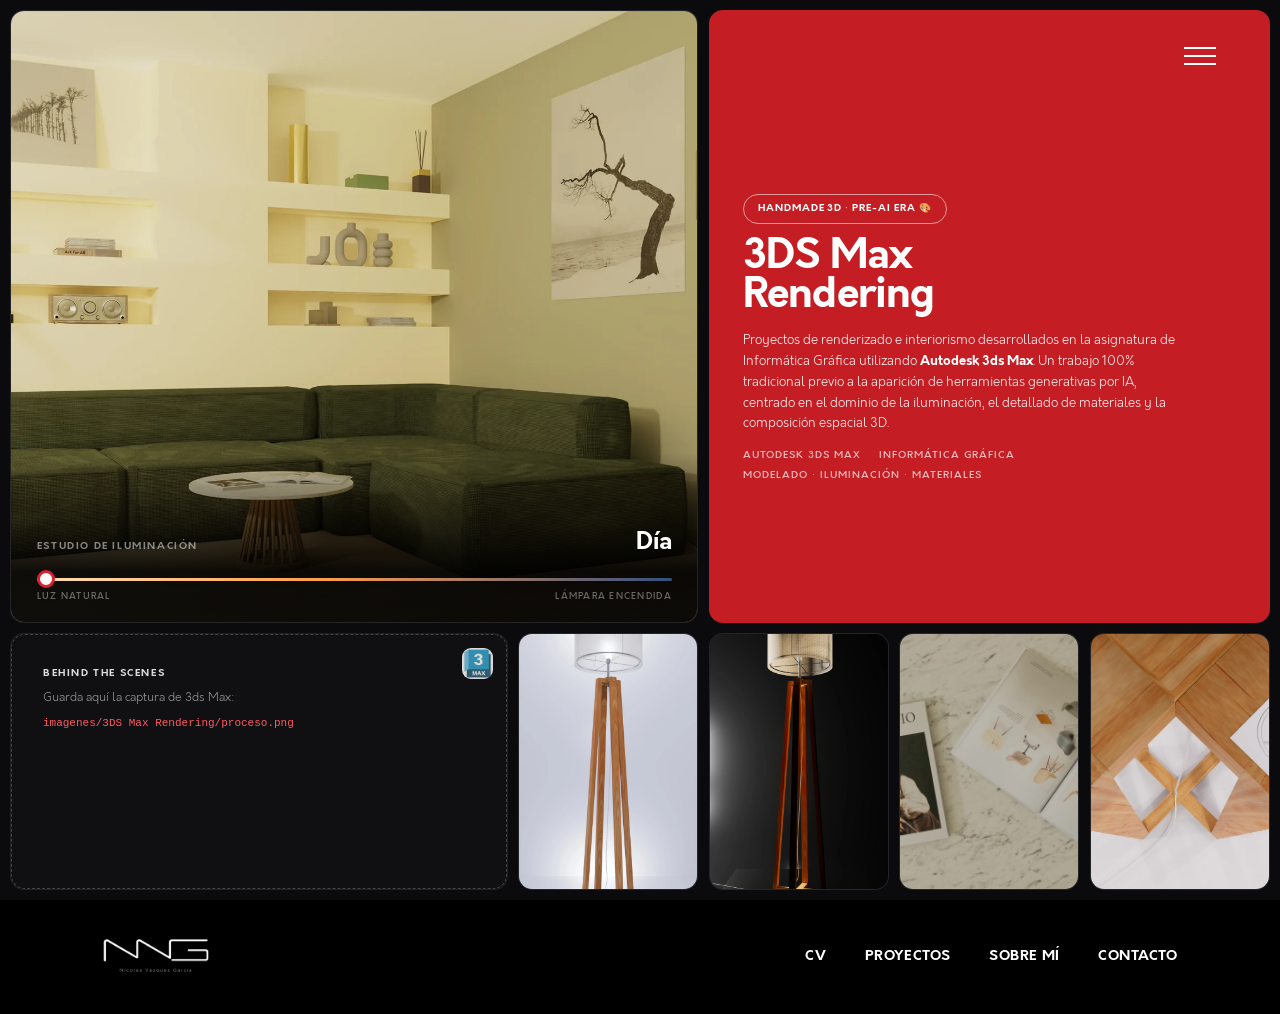
==== commit 3b742512: "cambios" ====
--- a/3ds-max-rendering.html
+++ b/3ds-max-rendering.html
@@ -7,7 +7,7 @@
 <meta name="description" content="Proyecto 3DS Max Rendering de Nicolás Vázquez García, ingeniero en diseño industrial y desarrollo de producto.">
 <link rel="stylesheet" href="css/style.css">
 </head>
-<body>
+<body class="page-dark">
 
 <div class="scroll-progress" aria-hidden="true"><span data-scroll-progress></span></div>
 
@@ -42,45 +42,86 @@
 </nav>
 
 <main>
-  <section class="page-intro is-tight">
-    <h1 class="section-title">3DS Max Rendering</h1>
-  </section>
+  <section class="bento" aria-labelledby="bento-title">
+    <div class="bento-grid">
 
-  <section class="project-gallery" aria-label="Galería de renders">
-    <div class="project-gallery-grid" data-reveal-group>
-      <button type="button" class="project-gallery-item" style="--col: 1 / span 4; --shift: 0" data-lightbox-src="imagenes/3DS%20Max%20Rendering/1.webp" aria-label="Ampliar render: lámpara de pie sobre fondo neutro">
-        <img src="imagenes/3DS%20Max%20Rendering/1.webp" width="1125" height="2000" loading="lazy" decoding="async" alt="">
+      <!-- Escena principal: estudio de iluminación con slider -->
+      <article class="bento-cell bento-scene">
+        <button type="button" class="scene-stage" data-light-stage data-lightbox-src="imagenes/3DS%20Max%20Rendering/3.webp" aria-label="Ampliar la escena en el momento del día seleccionado">
+          <!-- Orden: de más a menos luz. Primero los cuatro con la lámpara
+               apagada (solo luz natural), después los tres con la lámpara encendida. -->
+          <img class="scene-frame is-active" data-light-frame data-light-name="Día" src="imagenes/3DS%20Max%20Rendering/3.webp" width="2000" height="1125" decoding="async" alt="Salón renderizado con luz de día">
+          <img class="scene-frame" data-light-frame data-light-name="Media tarde" src="imagenes/3DS%20Max%20Rendering/3.1.webp" width="1920" height="1080" loading="lazy" decoding="async" alt="Salón renderizado a media tarde">
+          <img class="scene-frame" data-light-frame data-light-name="Tarde" src="imagenes/3DS%20Max%20Rendering/4.1.webp" width="1920" height="1080" loading="lazy" decoding="async" alt="Salón renderizado por la tarde">
+          <img class="scene-frame" data-light-frame data-light-name="Anochecer" src="imagenes/3DS%20Max%20Rendering/4.webp" width="2000" height="1125" loading="lazy" decoding="async" alt="Salón renderizado al anochecer">
+          <img class="scene-frame" data-light-frame data-light-name="Luz cálida" data-light-lamp="on" src="imagenes/3DS%20Max%20Rendering/5.webp" width="2000" height="1125" loading="lazy" decoding="async" alt="Salón renderizado con la lámpara encendida">
+          <img class="scene-frame" data-light-frame data-light-name="Noche" data-light-lamp="on" src="imagenes/3DS%20Max%20Rendering/5.1.webp" width="1920" height="1080" loading="lazy" decoding="async" alt="Salón renderizado de noche con la lámpara encendida">
+          <img class="scene-frame" data-light-frame data-light-name="Penumbra" data-light-lamp="on" src="imagenes/3DS%20Max%20Rendering/5.2.webp" width="1920" height="1080" loading="lazy" decoding="async" alt="Salón renderizado en penumbra con la lámpara encendida">
+          <span class="scene-zoom" aria-hidden="true">Ampliar</span>
+        </button>
+
+        <div class="scene-panel">
+          <div class="scene-panel-head">
+            <span class="scene-eyebrow">Estudio de iluminación</span>
+            <output class="scene-mode" data-light-label for="light-slider">Mediodía</output>
+          </div>
+          <input class="scene-slider" id="light-slider" type="range" min="0" max="6" step="1" value="0" data-light-slider aria-label="Momento del día">
+          <div class="scene-scale" aria-hidden="true">
+            <span>Luz natural</span>
+            <span>Lámpara encendida</span>
+          </div>
+        </div>
+      </article>
+
+      <!-- Texto del proyecto -->
+      <article class="bento-cell bento-text">
+        <span class="bento-badge">Handmade 3D · Pre-AI Era 🎨</span>
+        <h1 class="bento-title" id="bento-title">3DS Max<br>Rendering</h1>
+        <p class="bento-copy">
+          Proyectos de renderizado e interiorismo desarrollados en la asignatura de Informática
+          Gráfica utilizando <strong>Autodesk 3ds Max</strong>. Un trabajo 100% tradicional previo
+          a la aparición de herramientas generativas por IA, centrado en el dominio de la
+          iluminación, el detallado de materiales y la composición espacial 3D.
+        </p>
+        <ul class="bento-meta">
+          <li>Autodesk 3ds Max</li>
+          <li>Informática Gráfica</li>
+          <li>Modelado · Iluminación · Materiales</li>
+        </ul>
+      </article>
+
+      <!-- Behind the scenes: captura de la interfaz de 3ds Max -->
+      <article class="bento-cell bento-process" data-process>
+        <img class="process-logo" src="imagenes/3DS%20Max%20Rendering/3ds.png" width="600" height="600" loading="lazy" decoding="async" alt="Logo de Autodesk 3ds Max">
+        <button type="button" class="process-stage" data-lightbox-src="imagenes/3DS%20Max%20Rendering/proceso.png" aria-label="Ampliar la captura de la interfaz de 3ds Max">
+          <img class="process-img" data-process-img src="imagenes/3DS%20Max%20Rendering/proceso.png" decoding="async" alt="Interfaz de Autodesk 3ds Max durante el modelado de la escena">
+          <span class="process-tag">Behind the scenes</span>
+        </button>
+        <p class="process-fallback">
+          <strong>Behind the scenes</strong>
+          Guarda aquí la captura de 3ds Max:<br>
+          <code>imagenes/3DS Max Rendering/proceso.png</code>
+        </p>
+      </article>
+
+      <!-- Detalles: producto y texturas -->
+      <button type="button" class="bento-cell bento-shot" data-lightbox-src="imagenes/3DS%20Max%20Rendering/1.webp" aria-label="Ampliar: la lámpara sobre fondo claro">
+        <img src="imagenes/3DS%20Max%20Rendering/1.webp" width="1125" height="2000" loading="lazy" decoding="async" alt="Lámpara de pie renderizada sobre fondo claro">
+        <span class="shot-tag">Producto · fondo claro</span>
       </button>
-      <button type="button" class="project-gallery-item" style="--col: 6 / span 7; --shift: 9" data-lightbox-src="imagenes/3DS%20Max%20Rendering/3.webp" aria-label="Ampliar render: salón con luz de día">
-        <img src="imagenes/3DS%20Max%20Rendering/3.webp" width="2000" height="1125" loading="lazy" decoding="async" alt="">
+      <button type="button" class="bento-cell bento-shot" data-lightbox-src="imagenes/3DS%20Max%20Rendering/2.webp" aria-label="Ampliar: la lámpara sobre fondo oscuro">
+        <img src="imagenes/3DS%20Max%20Rendering/2.webp" width="1125" height="2000" loading="lazy" decoding="async" alt="Lámpara de pie encendida renderizada sobre fondo oscuro">
+        <span class="shot-tag">Producto · fondo oscuro</span>
       </button>
-      <button type="button" class="project-gallery-item" style="--col: 1 / span 6; --shift: 0" data-lightbox-src="imagenes/3DS%20Max%20Rendering/3.2.webp" aria-label="Ampliar render: catálogo sobre mesa de mármol">
-        <img src="imagenes/3DS%20Max%20Rendering/3.2.webp" width="1920" height="1080" loading="lazy" decoding="async" alt="">
+      <button type="button" class="bento-cell bento-shot" data-lightbox-src="imagenes/3DS%20Max%20Rendering/3.2.webp" aria-label="Ampliar: detalle de la mesa con revistas">
+        <img src="imagenes/3DS%20Max%20Rendering/3.2.webp" width="1920" height="1080" loading="lazy" decoding="async" alt="Detalle de la mesa de mármol con revistas">
+        <span class="shot-tag">Materiales · mármol y papel</span>
       </button>
-      <button type="button" class="project-gallery-item" style="--col: 8 / span 4; --shift: 7" data-lightbox-src="imagenes/3DS%20Max%20Rendering/6.1.webp" aria-label="Ampliar render: detalle de la unión de madera">
-        <img src="imagenes/3DS%20Max%20Rendering/6.1.webp" width="2000" height="1125" loading="lazy" decoding="async" alt="">
+      <button type="button" class="bento-cell bento-shot" data-lightbox-src="imagenes/3DS%20Max%20Rendering/6.1.webp" aria-label="Ampliar: detalle de la estructura de madera">
+        <img src="imagenes/3DS%20Max%20Rendering/6.1.webp" width="2000" height="1125" loading="lazy" decoding="async" alt="Detalle de la unión de la estructura de madera">
+        <span class="shot-tag">Detalle · estructura</span>
       </button>
-      <button type="button" class="project-gallery-item is-bleed" style="--shift: 3" data-lightbox-src="imagenes/3DS%20Max%20Rendering/5.2.webp" aria-label="Ampliar render: la lámpara encendida en penumbra">
-        <img src="imagenes/3DS%20Max%20Rendering/5.2.webp" width="1920" height="1080" loading="lazy" decoding="async" alt="">
-      </button>
-      <button type="button" class="project-gallery-item" style="--col: 2 / span 4; --shift: 0" data-lightbox-src="imagenes/3DS%20Max%20Rendering/2.webp" aria-label="Ampliar render: la lámpara encendida en la oscuridad">
-        <img src="imagenes/3DS%20Max%20Rendering/2.webp" width="1125" height="2000" loading="lazy" decoding="async" alt="">
-      </button>
-      <button type="button" class="project-gallery-item" style="--col: 7 / span 6; --shift: 8" data-lightbox-src="imagenes/3DS%20Max%20Rendering/4.1.webp" aria-label="Ampliar render: salón con luz cálida">
-        <img src="imagenes/3DS%20Max%20Rendering/4.1.webp" width="1920" height="1080" loading="lazy" decoding="async" alt="">
-      </button>
-      <button type="button" class="project-gallery-item" style="--col: 1 / span 5; --shift: 0" data-lightbox-src="imagenes/3DS%20Max%20Rendering/5.webp" aria-label="Ampliar render: salón al atardecer">
-        <img src="imagenes/3DS%20Max%20Rendering/5.webp" width="2000" height="1125" loading="lazy" decoding="async" alt="">
-      </button>
-      <button type="button" class="project-gallery-item" style="--col: 7 / span 6; --shift: 6" data-lightbox-src="imagenes/3DS%20Max%20Rendering/3.1.webp" aria-label="Ampliar render: salón con planta en primer plano">
-        <img src="imagenes/3DS%20Max%20Rendering/3.1.webp" width="1920" height="1080" loading="lazy" decoding="async" alt="">
-      </button>
-      <button type="button" class="project-gallery-item" style="--col: 1 / span 6; --shift: 5" data-lightbox-src="imagenes/3DS%20Max%20Rendering/5.1.webp" aria-label="Ampliar render: salón de noche">
-        <img src="imagenes/3DS%20Max%20Rendering/5.1.webp" width="1920" height="1080" loading="lazy" decoding="async" alt="">
-      </button>
-      <button type="button" class="project-gallery-item" style="--col: 8 / span 5; --shift: 0" data-lightbox-src="imagenes/3DS%20Max%20Rendering/4.webp" aria-label="Ampliar render: salón al anochecer">
-        <img src="imagenes/3DS%20Max%20Rendering/4.webp" width="2000" height="1125" loading="lazy" decoding="async" alt="">
-      </button>
+
     </div>
   </section>
 </main>
--- a/css/style.css
+++ b/css/style.css
@@ -936,8 +936,8 @@
   position: sticky;
   top: 0;
   align-self: flex-start;
-  flex: 0 0 46vw;
-  width: 46vw;
+  flex: 0 0 33.3333%;
+  width: 33.3333%;
   height: 100vh;
   overflow: hidden;
 }
@@ -1010,90 +1010,1147 @@
   margin-bottom: 0;
 }
 
-.page-intro.is-tight {
-  padding-bottom: 48px;
-}
-
-/* Galería de proyecto — collage editorial asimétrico.
-   Cada imagen lleva su posición en el HTML vía --col (columna/ancho en una
-   rejilla de 12) y --shift (desplazamiento vertical, en múltiplos del paso). */
-
-.project-gallery {
-  --gallery-pad: clamp(24px, 8vw, 120px);
-  padding: 0 var(--gallery-pad) 120px;
-  overflow-x: clip;
-}
-
-.project-gallery-grid {
+/* =========================================================================
+   3DS Max Rendering — bento box a pantalla completa
+   ========================================================================= */
+
+body.page-dark {
+  background: #0b0b0d;
+  color: #ffffff;
+}
+
+body.page-dark .menu-toggle-bar {
+  background: #ffffff;
+}
+
+body.page-dark .menu-toggle:hover .menu-toggle-bar {
+  background: var(--color-accent);
+}
+
+.bento {
+  --bento-gap: clamp(8px, 0.8vw, 14px);
+  --bento-radius: 14px;
+  background: #0b0b0d;
+}
+
+.bento-grid {
   display: grid;
-  grid-template-columns: repeat(12, 1fr);
-  gap: clamp(16px, 2.2vw, 32px);
-  align-items: start;
-}
-
-.project-gallery-item {
-  grid-column: var(--col, 1 / span 12);
-  margin-top: calc(var(--shift, 0) * clamp(8px, 1.2vw, 18px));
+  grid-template-columns: repeat(20, 1fr);
+  grid-template-rows: repeat(10, 1fr);
+  gap: var(--bento-gap);
+  padding: var(--bento-gap);
+  height: 100vh;
+  height: 100dvh;
+}
+
+.bento-cell {
+  position: relative;
+  min-width: 0;
+  min-height: 0;
+  overflow: hidden;
+  border: 1px solid rgba(255, 255, 255, 0.07);
+  border-radius: var(--bento-radius);
+  background: #141417;
+}
+
+.bento-scene   { grid-column: 1 / 12;  grid-row: 1 / 8; }
+.bento-text    { grid-column: 12 / 21; grid-row: 1 / 8; }
+.bento-process { grid-column: 1 / 9;   grid-row: 8 / 11; }
+
+/* Los cuatro detalles se auto-colocan a continuación del "behind the scenes",
+   rellenando las doce columnas que quedan libres en la banda inferior. */
+.bento-shot { grid-row: 8 / 11; grid-column: span 3; }
+
+/* --- Escena principal: crossfade entre los estudios de luz --------------- */
+
+.scene-stage {
+  position: absolute;
+  inset: 0;
+  display: block;
+  width: 100%;
+  height: 100%;
+  padding: 0;
+  border: 0;
+  background: #000000;
+  cursor: zoom-in;
+}
+
+.scene-frame {
+  position: absolute;
+  inset: 0;
+  z-index: 0;
+  width: 100%;
+  height: 100%;
+  object-fit: cover;
+  opacity: 0;
+  transition: opacity 0.6s ease;
+}
+
+/* El fotograma saliente se queda opaco por debajo para que el fundido
+   no deje ver el fondo negro a mitad de camino. */
+.scene-frame.is-prev {
+  z-index: 1;
+  opacity: 1;
+  transition: none;
+}
+
+.scene-frame.is-active {
+  z-index: 2;
+  opacity: 1;
+}
+
+.scene-zoom {
+  position: absolute;
+  z-index: 3;
+  top: clamp(14px, 1.6vw, 22px);
+  right: clamp(14px, 1.6vw, 22px);
+  padding: 7px 14px;
+  border-radius: 999px;
+  background: rgba(0, 0, 0, 0.5);
+  backdrop-filter: blur(6px);
+  font-size: 10px;
+  font-weight: 700;
+  letter-spacing: 0.14em;
+  text-transform: uppercase;
+  color: #ffffff;
+  opacity: 0;
+  transform: translateY(-6px);
+  transition: opacity 0.3s ease, transform 0.3s ease;
+}
+
+.scene-stage:hover .scene-zoom,
+.scene-stage:focus-visible .scene-zoom {
+  opacity: 1;
+  transform: none;
+}
+
+.scene-panel {
+  position: absolute;
+  z-index: 4;
+  right: 0;
+  bottom: 0;
+  left: 0;
+  padding: clamp(48px, 8vh, 96px) clamp(18px, 2vw, 32px) clamp(16px, 2vh, 26px);
+  background: linear-gradient(to top, rgba(0, 0, 0, 0.92) 30%, rgba(0, 0, 0, 0));
+}
+
+.scene-panel-head {
+  display: flex;
+  align-items: baseline;
+  justify-content: space-between;
+  gap: 16px;
+  margin-bottom: 10px;
+}
+
+.scene-eyebrow {
+  font-size: 10px;
+  font-weight: 700;
+  letter-spacing: 0.16em;
+  text-transform: uppercase;
+  color: rgba(255, 255, 255, 0.5);
+}
+
+.scene-mode {
+  font-size: clamp(17px, 1.9vw, 26px);
+  font-weight: 700;
+  letter-spacing: -0.01em;
+  color: #ffffff;
+}
+
+/* Punto cálido que se enciende en los renders con la lámpara encendida */
+.scene-panel.is-lamp-on .scene-mode::before {
+  content: "";
+  display: inline-block;
+  width: 8px;
+  height: 8px;
+  margin-right: 9px;
+  border-radius: 50%;
+  background: #ffd27d;
+  box-shadow: 0 0 10px 2px rgba(255, 210, 125, 0.8);
+  vertical-align: middle;
+}
+
+.scene-slider {
+  -webkit-appearance: none;
+  appearance: none;
+  display: block;
+  width: 100%;
+  height: 20px;
+  margin: 0;
+  background: transparent;
+  cursor: pointer;
+}
+
+.scene-slider::-webkit-slider-runnable-track {
+  height: 3px;
+  border-radius: 999px;
+  background: linear-gradient(90deg, #ffe0b0, #ff9d4d 45%, #35507e);
+}
+
+.scene-slider::-moz-range-track {
+  height: 3px;
+  border-radius: 999px;
+  background: linear-gradient(90deg, #ffe0b0, #ff9d4d 45%, #35507e);
+}
+
+.scene-slider::-webkit-slider-thumb {
+  -webkit-appearance: none;
+  appearance: none;
+  width: 18px;
+  height: 18px;
+  margin-top: -7.5px;
+  border: 3px solid var(--color-accent);
+  border-radius: 50%;
+  background: #ffffff;
+  box-shadow: 0 0 0 0 rgba(216, 35, 49, 0);
+  transition: box-shadow 0.25s ease, transform 0.2s ease;
+}
+
+.scene-slider::-moz-range-thumb {
+  width: 18px;
+  height: 18px;
+  border: 3px solid var(--color-accent);
+  border-radius: 50%;
+  background: #ffffff;
+  box-shadow: 0 0 0 0 rgba(216, 35, 49, 0);
+  transition: box-shadow 0.25s ease, transform 0.2s ease;
+}
+
+.scene-slider:hover::-webkit-slider-thumb { transform: scale(1.15); }
+.scene-slider:hover::-moz-range-thumb     { transform: scale(1.15); }
+
+.scene-slider:focus-visible::-webkit-slider-thumb { box-shadow: 0 0 0 6px rgba(216, 35, 49, 0.4); }
+.scene-slider:focus-visible::-moz-range-thumb     { box-shadow: 0 0 0 6px rgba(216, 35, 49, 0.4); }
+
+.scene-slider:focus { outline: none; }
+
+.scene-scale {
+  display: flex;
+  justify-content: space-between;
+  margin-top: 2px;
+  font-size: 9px;
+  font-weight: 500;
+  letter-spacing: 0.14em;
+  text-transform: uppercase;
+  color: rgba(255, 255, 255, 0.4);
+}
+
+/* --- Tarjeta de texto --------------------------------------------------- */
+
+.bento-text {
+  display: flex;
+  flex-direction: column;
+  justify-content: center;
+  gap: clamp(10px, 1.6vh, 20px);
+  padding: clamp(64px, 6vw, 92px) clamp(24px, 2.6vw, 44px) clamp(24px, 2.6vw, 44px);
+  border-color: transparent;
+  background: var(--color-brand);
+}
+
+.bento-badge {
+  align-self: flex-start;
+  padding: 7px 14px;
+  border: 1px solid rgba(255, 255, 255, 0.55);
+  border-radius: 999px;
+  font-size: clamp(9px, 0.75vw, 11px);
+  font-weight: 700;
+  letter-spacing: 0.1em;
+  text-transform: uppercase;
+  white-space: nowrap;
+  color: #ffffff;
+  transition: background-color 0.3s ease, transform 0.3s ease;
+}
+
+.bento-text:hover .bento-badge {
+  background: rgba(255, 255, 255, 0.14);
+  transform: translateY(-2px);
+}
+
+.bento-title {
+  margin: 0;
+  font-size: clamp(28px, 3.2vw, 56px);
+  font-weight: 700;
+  line-height: 0.95;
+  letter-spacing: -0.02em;
+  color: #ffffff;
+}
+
+.bento-copy {
+  margin: 0;
+  max-width: 48ch;
+  font-size: clamp(12px, 1vw, 16px);
+  font-weight: 300;
+  line-height: 1.6;
+  color: rgba(255, 255, 255, 0.92);
+}
+
+.bento-copy strong {
+  font-weight: 700;
+  color: #ffffff;
+}
+
+.bento-meta {
+  display: flex;
+  flex-wrap: wrap;
+  gap: 6px 18px;
+  margin: 0;
+  padding: 0;
+  list-style: none;
+  font-size: 10px;
+  font-weight: 500;
+  letter-spacing: 0.1em;
+  text-transform: uppercase;
+  color: rgba(255, 255, 255, 0.72);
+}
+
+/* --- Behind the scenes -------------------------------------------------- */
+
+.bento-process {
+  background: #101013;
+}
+
+.process-logo {
+  position: absolute;
+  z-index: 3;
+  top: 14px;
+  right: 14px;
+  width: clamp(28px, 2.4vw, 38px);
+  height: auto;
+  padding: 5px;
+  border-radius: 9px;
+  background: rgba(10, 10, 12, 0.65);
+  backdrop-filter: blur(6px);
+  pointer-events: none;
+}
+
+.bento-process.is-missing .process-logo {
+  background: none;
+  backdrop-filter: none;
+  padding: 0;
+  opacity: 0.85;
+}
+
+.process-stage {
+  position: absolute;
+  inset: 0;
+  display: block;
+  width: 100%;
+  height: 100%;
+  padding: 0;
+  border: 0;
+  background: transparent;
+  cursor: zoom-in;
+}
+
+.process-img {
+  display: block;
+  width: 100%;
+  height: 100%;
+  object-fit: cover;
+  opacity: 0.8;
+  transition: opacity 0.4s ease, transform 0.6s ease;
+}
+
+.process-stage:hover .process-img,
+.process-stage:focus-visible .process-img {
+  opacity: 1;
+  transform: scale(1.03);
+}
+
+.process-fallback {
+  display: none;
+}
+
+/* Si la captura todavía no existe, la tarjeta explica dónde ponerla */
+.bento-process.is-missing .process-stage {
+  display: none;
+}
+
+.bento-process.is-missing .process-fallback {
+  display: flex;
+  flex-direction: column;
+  gap: 8px;
+  height: 100%;
+  margin: 0;
+  padding: clamp(20px, 2.4vw, 34px);
+  border: 1px dashed rgba(255, 255, 255, 0.22);
+  border-radius: var(--bento-radius);
+  font-size: 12px;
+  font-weight: 300;
+  line-height: 1.5;
+  color: rgba(255, 255, 255, 0.55);
+}
+
+.bento-process.is-missing .process-fallback strong {
+  font-size: 10px;
+  font-weight: 700;
+  letter-spacing: 0.16em;
+  text-transform: uppercase;
+  color: rgba(255, 255, 255, 0.85);
+}
+
+.process-fallback code {
+  font-family: ui-monospace, "SFMono-Regular", Menlo, Consolas, monospace;
+  font-size: 11px;
+  color: var(--color-accent-light);
+  overflow-wrap: anywhere;
+}
+
+/* --- Detalles con tilt 3D ----------------------------------------------- */
+
+.bento-shot {
+  --rx: 0deg;
+  --ry: 0deg;
+  padding: 0;
+  cursor: zoom-in;
+  transform: perspective(900px) rotateX(var(--rx)) rotateY(var(--ry));
+  transition: transform 0.5s ease, border-color 0.3s ease, box-shadow 0.4s ease;
+}
+
+.bento-shot:hover,
+.bento-shot:focus-visible {
+  transition-duration: 0.15s;
+  border-color: rgba(255, 255, 255, 0.24);
+  box-shadow: 0 18px 50px -18px rgba(0, 0, 0, 0.9);
+}
+
+.bento-shot img {
+  display: block;
+  width: 100%;
+  height: 100%;
+  object-fit: cover;
+  transition: transform 0.6s ease;
+}
+
+.bento-shot:hover img,
+.bento-shot:focus-visible img {
+  transform: scale(1.06);
+}
+
+.shot-tag,
+.process-tag {
+  position: absolute;
+  bottom: 12px;
+  left: 12px;
+  padding: 6px 11px;
+  border-radius: 999px;
+  background: rgba(0, 0, 0, 0.55);
+  backdrop-filter: blur(8px);
+  font-size: 9px;
+  font-weight: 700;
+  letter-spacing: 0.1em;
+  text-transform: uppercase;
+  color: #ffffff;
+  opacity: 0;
+  transform: translateY(6px);
+  transition: opacity 0.3s ease, transform 0.3s ease;
+  pointer-events: none;
+}
+
+.bento-shot:hover .shot-tag,
+.bento-shot:focus-visible .shot-tag,
+.process-stage:hover .process-tag,
+.process-stage:focus-visible .process-tag {
+  opacity: 1;
+  transform: none;
+}
+
+/* --- Tablet, móvil y pantallas bajas: el bento pasa a flujo vertical ----- */
+
+@media (max-width: 1023px), (max-height: 639px) {
+  .bento-grid {
+    grid-template-columns: repeat(2, 1fr);
+    grid-template-rows: none;
+    height: auto;
+  }
+
+  .bento-scene,
+  .bento-text,
+  .bento-process {
+    grid-column: 1 / -1;
+    grid-row: auto;
+  }
+
+  .bento-scene   { aspect-ratio: 16 / 10; }
+  .bento-process { aspect-ratio: 16 / 9; }
+
+  .bento-text {
+    padding: clamp(64px, 12vw, 88px) clamp(24px, 6vw, 44px) clamp(28px, 6vw, 44px);
+  }
+
+  .bento-shot {
+    grid-column: span 1;
+    grid-row: auto;
+    aspect-ratio: 4 / 5;
+  }
+}
+
+/* En móvil el panel del slider tapaba media escena: lo sacamos debajo del render */
+@media (max-width: 560px) {
+  .bento-scene {
+    display: flex;
+    flex-direction: column;
+    aspect-ratio: auto;
+  }
+
+  .scene-stage {
+    position: relative;
+    inset: auto;
+    height: auto;
+    aspect-ratio: 4 / 3;
+  }
+
+  .scene-panel {
+    position: static;
+    padding: 14px 16px 16px;
+    background: #141417;
+  }
+
+  .bento-shot { aspect-ratio: 1; }
+}
+
+@media (prefers-reduced-motion: reduce) {
+  .scene-frame,
+  .bento-shot,
+  .bento-shot img,
+  .process-img {
+    transition-duration: 0.01ms;
+  }
+
+  .bento-shot {
+    transform: none;
+  }
+}
+
+/* =========================================================================
+   Rail Folding Package — case study
+   ========================================================================= */
+
+body.page-rail {
+  /* Paleta tomada del póster original del dossier (Principal.jpeg):
+     salvia de fondo + el mismo verde oscuro de su título como único acento.
+     Al redefinir estas variables aquí, todo lo que ya usa var(--color-*)
+     en el resto de la hoja de estilos hereda el verde sin tocarlo de nuevo. */
+  --color-bg: #C8DED2;
+  --color-text: #0E3D2A;
+  --color-text-muted: #4C6E60;
+  --color-brand: #0E3D2A;
+  --color-accent: #1F6B47;
+  --color-accent-light: #3E9169;
+  --rail-sage-deep: #B7D6C4;
+  --rail-panel: #E9F4EE;
+  --rail-line: rgba(14, 61, 42, 0.16);
+  --rail-line-strong: rgba(14, 61, 42, 0.32);
+  --rail-chip-bg: rgba(14, 61, 42, 0.88);
+  --rail-mist: #F3FAF6;
+  --rail-shadow: rgba(14, 61, 42, 0.28);
+  background: var(--color-bg);
+}
+
+body.page-rail.nav-dark .menu-toggle-bar {
+  background: var(--rail-mist);
+}
+
+body.page-rail.nav-dark .menu-toggle:hover .menu-toggle-bar {
+  background: var(--color-bg);
+}
+
+/* Los títulos de sección (compartidos con el resto del sitio) se agrandan
+   solo en esta página: en un monitor de escritorio se quedaban pequeños. */
+body.page-rail .section-title {
+  font-size: clamp(32px, 4.6vw, 50px);
+}
+
+/* --- Póster del dossier -------------------------------------------------- */
+
+.rail-poster {
+  margin: 0;
+  padding: clamp(32px, 6vh, 64px) clamp(24px, 8vw, 120px);
+  background: var(--color-bg);
+}
+
+.rail-poster img {
+  display: block;
+  width: 100%;
+  max-width: 1680px;
+  height: auto;
+  margin: 0 auto;
+  border: 1px solid var(--rail-line);
+  border-radius: 14px;
+  box-shadow: 0 30px 70px -36px var(--rail-shadow);
+}
+
+/* --- Portada ------------------------------------------------------------ */
+
+.rail-hero {
+  display: flex;
+  align-items: center;
+  gap: clamp(32px, 5vw, 80px);
+  min-height: 100vh;
+  padding: clamp(96px, 12vh, 140px) clamp(24px, 8vw, 120px) clamp(48px, 8vh, 96px);
+}
+
+.rail-hero-text {
+  flex: 1 1 44%;
+  min-width: 0;
+}
+
+.rail-hero-media {
+  position: relative;
+  flex: 1 1 56%;
+  min-width: 0;
+}
+
+.rail-eyebrow {
+  margin: 0 0 24px;
+  max-width: 46ch;
+  font-size: clamp(14px, 1.15vw, 17px);
+  font-weight: 700;
+  line-height: 1.7;
+  letter-spacing: 0.1em;
+  text-transform: uppercase;
+  color: var(--color-text-muted);
+}
+
+.rail-title {
+  margin: 0 0 24px;
+  font-size: clamp(48px, 7.4vw, 128px);
+  font-weight: 700;
+  line-height: 0.92;
+  letter-spacing: -0.03em;
+}
+
+.rail-lead {
+  margin: 0 0 32px;
+  max-width: 48ch;
+  font-size: clamp(18px, 1.8vw, 25px);
+  font-weight: 300;
+  line-height: 1.6;
+  color: var(--color-text-muted);
+}
+
+.rail-lead strong {
+  font-weight: 700;
+  color: var(--color-text);
+}
+
+.rail-tags {
+  display: flex;
+  flex-wrap: wrap;
+  gap: 10px;
+}
+
+.rail-tags li {
+  padding: 10px 20px;
+  border: 1px solid var(--color-accent);
+  border-radius: 999px;
+  font-size: 15px;
+  font-weight: 700;
+  letter-spacing: 0.06em;
+  text-transform: uppercase;
+  color: var(--color-accent);
+}
+
+.rail-chip {
+  position: absolute;
+  right: 16px;
+  bottom: 16px;
+  padding: 11px 21px;
+  border-radius: 999px;
+  background: var(--rail-chip-bg);
+  backdrop-filter: blur(6px);
+  font-size: 15px;
+  font-weight: 700;
+  letter-spacing: 0.06em;
+  text-transform: uppercase;
+  color: var(--rail-mist);
+}
+
+/* --- Marco de imagen reutilizable (con tilt 3D) ------------------------- */
+
+.rail-frame {
+  --rx: 0deg;
+  --ry: 0deg;
+  position: relative;
   display: block;
   width: 100%;
   padding: 0;
-  border: none;
-  border-radius: 2px;
   overflow: hidden;
-  background: #f2f2f2;
+  border: 1px solid var(--rail-line);
+  border-radius: 10px;
+  background: var(--rail-panel);
   cursor: zoom-in;
-}
-
-/* Banda a sangre: rompe el padding lateral y se recorta a formato cine */
-.project-gallery-item.is-bleed {
-  grid-column: 1 / -1;
-  width: auto;
-  margin-inline: calc(-1 * var(--gallery-pad));
-  border-radius: 0;
-}
-
-.project-gallery-item.is-bleed img {
-  aspect-ratio: 21 / 9;
-  height: 100%;
-  object-fit: cover;
-}
-
-.project-gallery-item img {
+  transform: perspective(900px) rotateX(var(--rx)) rotateY(var(--ry));
+  transition: transform 0.5s ease, box-shadow 0.4s ease, border-color 0.3s ease;
+}
+
+.rail-frame:hover,
+.rail-frame:focus-visible {
+  transition-duration: 0.15s;
+  border-color: var(--rail-line-strong);
+  box-shadow: 0 22px 50px -24px var(--rail-shadow);
+}
+
+.rail-frame img {
   display: block;
   width: 100%;
   height: auto;
-  transition: transform 0.6s ease, opacity 0.4s ease;
-}
-
-.project-gallery-item:hover img,
-.project-gallery-item:focus-visible img {
+  transition: transform 0.6s ease;
+}
+
+.rail-frame:hover img,
+.rail-frame:focus-visible img {
   transform: scale(1.03);
-  opacity: 0.88;
-}
+}
+
+/* Variante no interactiva: mismo marco visual, sin cursor de zoom,
+   sin lightbox y sin las reacciones de hover propias de una miniatura. */
+.rail-frame-static {
+  cursor: default;
+}
+
+.rail-frame-static:hover,
+.rail-frame-static:focus-visible {
+  border-color: var(--rail-line);
+  box-shadow: none;
+}
+
+.rail-frame-static:hover img,
+.rail-frame-static:focus-visible img {
+  transform: none;
+}
+
+.rail-frame-tag {
+  position: absolute;
+  bottom: 12px;
+  left: 12px;
+  padding: 8px 16px;
+  border-radius: 999px;
+  background: var(--rail-chip-bg);
+  backdrop-filter: blur(6px);
+  font-size: 13px;
+  font-weight: 700;
+  letter-spacing: 0.06em;
+  text-transform: uppercase;
+  color: var(--rail-mist);
+  opacity: 0;
+  transform: translateY(6px);
+  transition: opacity 0.3s ease, transform 0.3s ease;
+  pointer-events: none;
+}
+
+.rail-frame:hover .rail-frame-tag,
+.rail-frame:focus-visible .rail-frame-tag {
+  opacity: 1;
+  transform: none;
+}
+
+/* --- El reto ------------------------------------------------------------ */
+
+.rail-challenge {
+  padding: clamp(64px, 10vh, 120px) clamp(24px, 8vw, 120px);
+  background: var(--color-brand);
+  color: var(--rail-mist);
+}
+
+.rail-challenge-inner {
+  max-width: 1000px;
+  margin: 0 auto;
+  text-align: center;
+}
+
+.rail-challenge-label {
+  margin: 0 0 20px;
+  font-size: clamp(15px, 1.15vw, 18px);
+  font-weight: 700;
+  letter-spacing: 0.16em;
+  text-transform: uppercase;
+  color: rgba(243, 250, 246, 0.78);
+}
+
+.rail-challenge-text {
+  margin: 0;
+  font-size: clamp(28px, 4.4vw, 62px);
+  font-weight: 700;
+  line-height: 1.15;
+  letter-spacing: -0.02em;
+}
+
+/* --- Secciones ---------------------------------------------------------- */
+
+.rail-section {
+  padding: clamp(64px, 9vh, 110px) clamp(24px, 8vw, 120px);
+}
+
+.rail-section-alt {
+  background: var(--rail-sage-deep);
+}
+
+.rail-section-intro {
+  margin: -16px 0 40px;
+  font-size: clamp(17px, 1.4vw, 21px);
+  font-weight: 300;
+  color: var(--color-text-muted);
+}
+
+.rail-h2 {
+  margin: 0 0 20px;
+  font-size: clamp(16px, 1.3vw, 19px);
+  font-weight: 700;
+  letter-spacing: 0.1em;
+  text-transform: uppercase;
+  color: var(--color-accent);
+}
+
+.rail-cols {
+  display: grid;
+  grid-template-columns: repeat(2, 1fr);
+  gap: clamp(32px, 5vw, 80px);
+}
+
+.rail-list {
+  display: grid;
+  gap: 14px;
+  padding-left: 22px;
+  list-style: disc;
+  font-size: clamp(16px, 1.35vw, 20px);
+  font-weight: 300;
+  line-height: 1.6;
+  color: var(--color-text-muted);
+}
+
+/* --- La solución -------------------------------------------------------- */
+
+.rail-solution {
+  display: grid;
+  grid-template-columns: repeat(2, 1fr);
+  gap: clamp(20px, 3vw, 40px);
+  align-items: start;
+}
+
+.rail-solution-primary {
+  display: flex;
+  flex-direction: column;
+  gap: clamp(20px, 3vw, 32px);
+}
+
+.rail-solution-text {
+  max-width: 68ch;
+}
+
+.rail-solution-text p {
+  margin: 0 0 16px;
+  font-size: clamp(17px, 1.5vw, 22px);
+  font-weight: 300;
+  line-height: 1.65;
+  color: var(--color-text-muted);
+}
+
+.rail-solution-text strong {
+  font-weight: 700;
+  color: var(--color-text);
+}
+
+/* --- Piezas y materiales ------------------------------------------------ */
+
+.rail-parts {
+  display: grid;
+  grid-template-columns: repeat(4, 1fr);
+  gap: clamp(16px, 2.4vw, 32px);
+}
+
+/* Los renders de origen tienen proporciones distintas (retrato y paisaje);
+   se encajan en una caja común para que las cuatro tarjetas midan lo mismo. */
+.rail-parts .rail-frame {
+  aspect-ratio: 4 / 3;
+}
+
+.rail-parts .rail-frame img {
+  height: 100%;
+  object-fit: contain;
+  padding: clamp(12px, 1.6vw, 20px);
+}
+
+.rail-part-title {
+  margin: 18px 0 8px;
+  font-size: clamp(19px, 1.7vw, 24px);
+  font-weight: 700;
+  letter-spacing: -0.01em;
+}
+
+.rail-part-text {
+  margin: 0;
+  font-size: clamp(15px, 1.2vw, 17px);
+  font-weight: 300;
+  line-height: 1.6;
+  color: var(--color-text-muted);
+}
+
+.rail-materials {
+  display: grid;
+  grid-template-columns: repeat(3, 1fr);
+  gap: clamp(20px, 3vw, 44px);
+}
+
+.rail-material {
+  padding-top: 20px;
+  border-top: 2px solid var(--color-accent);
+}
+
+.rail-material .rail-part-title {
+  margin-top: 0;
+}
+
+.rail-certs {
+  display: flex;
+  align-items: center;
+  gap: clamp(20px, 3vw, 40px);
+  margin-top: clamp(40px, 6vh, 64px);
+  padding: clamp(20px, 2.4vw, 32px);
+  border-radius: 10px;
+  background: var(--rail-panel);
+}
+
+.rail-certs-mark {
+  flex-shrink: 0;
+  width: clamp(88px, 10vw, 128px);
+  height: auto;
+}
+
+.rail-certs-text {
+  margin: 0;
+  font-size: clamp(16px, 1.4vw, 20px);
+  font-weight: 300;
+  line-height: 1.6;
+  color: var(--color-text-muted);
+}
+
+.rail-certs-text strong {
+  font-weight: 700;
+  color: var(--color-text);
+}
+
+/* --- Sistema de plegado paso a paso ------------------------------------- */
+
+.rail-steps {
+  display: grid;
+  grid-template-columns: 1.6fr 1fr;
+  gap: clamp(24px, 3.5vw, 56px);
+  align-items: center;
+}
+
+.rail-steps-stage {
+  position: relative;
+  overflow: hidden;
+  aspect-ratio: 16 / 9;
+  border: 1px solid var(--rail-line);
+  border-radius: 10px;
+  background: var(--rail-panel);
+}
+
+/* Los renders van sin fondo (transparentes) y a tamaño distinto entre sí:
+   contain para no recortarlos. El fotograma saliente y el entrante cruzan
+   su opacidad a la vez; con fondo transparente no hay nada que "tapar". */
+.rail-step-frame {
+  position: absolute;
+  inset: 0;
+  z-index: 0;
+  width: 100%;
+  height: 100%;
+  object-fit: contain;
+  opacity: 0;
+  transition: opacity 0.5s ease;
+}
+
+.rail-step-frame.is-active {
+  z-index: 1;
+  opacity: 1;
+}
+
+.rail-steps-dots {
+  display: flex;
+  flex-wrap: wrap;
+  gap: 10px;
+  margin-bottom: 26px;
+}
+
+.rail-step-dot {
+  width: 44px;
+  height: 44px;
+  border: 1px solid var(--rail-line-strong);
+  border-radius: 50%;
+  background: transparent;
+  font-family: inherit;
+  font-size: 15px;
+  font-weight: 700;
+  color: var(--color-text-muted);
+  cursor: pointer;
+  transition: background-color 0.2s ease, color 0.2s ease, border-color 0.2s ease, transform 0.2s ease;
+}
+
+.rail-step-dot:hover {
+  border-color: var(--color-accent);
+  color: var(--color-accent);
+}
+
+.rail-step-dot.is-active {
+  border-color: var(--color-accent);
+  background: var(--color-accent);
+  color: var(--rail-mist);
+  transform: scale(1.08);
+}
+
+.rail-step-caption {
+  margin: 0;
+}
+
+.rail-step-caption strong {
+  display: block;
+  margin-bottom: 10px;
+  font-size: clamp(22px, 2.2vw, 32px);
+  font-weight: 700;
+  letter-spacing: -0.01em;
+  color: var(--color-text);
+}
+
+.rail-step-caption span {
+  font-size: clamp(16px, 1.3vw, 19px);
+  font-weight: 300;
+  line-height: 1.6;
+  color: var(--color-text-muted);
+}
+
+.rail-stacked {
+  display: grid;
+  grid-template-columns: 1.2fr 1fr;
+  gap: clamp(24px, 3.5vw, 56px);
+  align-items: center;
+  margin-top: clamp(40px, 6vh, 72px);
+}
+
+.rail-stacked-text {
+  margin: 0;
+  font-size: clamp(18px, 1.7vw, 24px);
+  font-weight: 300;
+  line-height: 1.6;
+  color: var(--color-text-muted);
+}
+
+/* --- Premios (reutiliza el bloque del CV) ------------------------------- */
+
+.rail-awards {
+  display: grid;
+  grid-template-columns: repeat(3, 1fr);
+  gap: clamp(28px, 4.5vw, 64px);
+  margin-top: 0;
+  padding-top: 0;
+  border-top: none;
+}
+
+.rail-awards li:not(:last-child) {
+  margin-bottom: 0;
+}
+
+.rail-awards .education-award {
+  flex-direction: column;
+  align-items: center;
+  gap: 18px;
+  text-align: center;
+  font-size: clamp(16px, 1.35vw, 19px);
+}
+
+.rail-awards .education-award-logo {
+  height: 92px;
+  max-width: 240px;
+}
+
+@media (max-width: 760px) {
+  .rail-awards {
+    grid-template-columns: 1fr;
+    gap: 40px;
+  }
+}
+
+/* --- Puntos a destacar -------------------------------------------------- */
+
+.rail-highlights {
+  display: grid;
+  gap: 16px;
+  max-width: 900px;
+}
+
+.rail-highlights li {
+  position: relative;
+  padding-left: 34px;
+  font-size: clamp(17px, 1.5vw, 21px);
+  font-weight: 300;
+  line-height: 1.6;
+  color: var(--color-text-muted);
+}
+
+.rail-highlights li::before {
+  content: "";
+  position: absolute;
+  top: 0.7em;
+  left: 0;
+  width: 18px;
+  height: 2px;
+  background: var(--color-accent);
+}
+
+.rail-highlights strong {
+  font-weight: 700;
+  color: var(--color-text);
+}
+
+/* --- Responsive --------------------------------------------------------- */
 
 @media (max-width: 900px) {
-  .project-gallery-grid {
+  .rail-hero {
+    flex-direction: column;
+    align-items: stretch;
+    min-height: 0;
+    padding-top: clamp(88px, 16vw, 120px);
+  }
+
+  .rail-cols,
+  .rail-solution,
+  .rail-materials,
+  .rail-steps,
+  .rail-stacked {
+    grid-template-columns: 1fr;
+  }
+
+  .rail-parts {
     grid-template-columns: repeat(2, 1fr);
   }
 
-  .project-gallery-item,
-  .project-gallery-item.is-bleed {
-    grid-column: auto / span 1;
-    width: 100%;
-    margin-top: 0;
-    margin-inline: 0;
-    border-radius: 2px;
-  }
-
-  .project-gallery-item.is-bleed img {
-    aspect-ratio: auto;
-    height: auto;
+  .rail-certs {
+    flex-direction: column;
+    align-items: flex-start;
   }
 }
 
 @media (max-width: 560px) {
-  .project-gallery-grid {
+  .rail-parts {
     grid-template-columns: 1fr;
+  }
+
+  .rail-step-dot {
+    width: 34px;
+    height: 34px;
+  }
+}
+
+@media (prefers-reduced-motion: reduce) {
+  .rail-frame,
+  .rail-frame img,
+  .rail-step-frame {
+    transition-duration: 0.01ms;
+  }
+
+  .rail-frame {
+    transform: none;
   }
 }
 
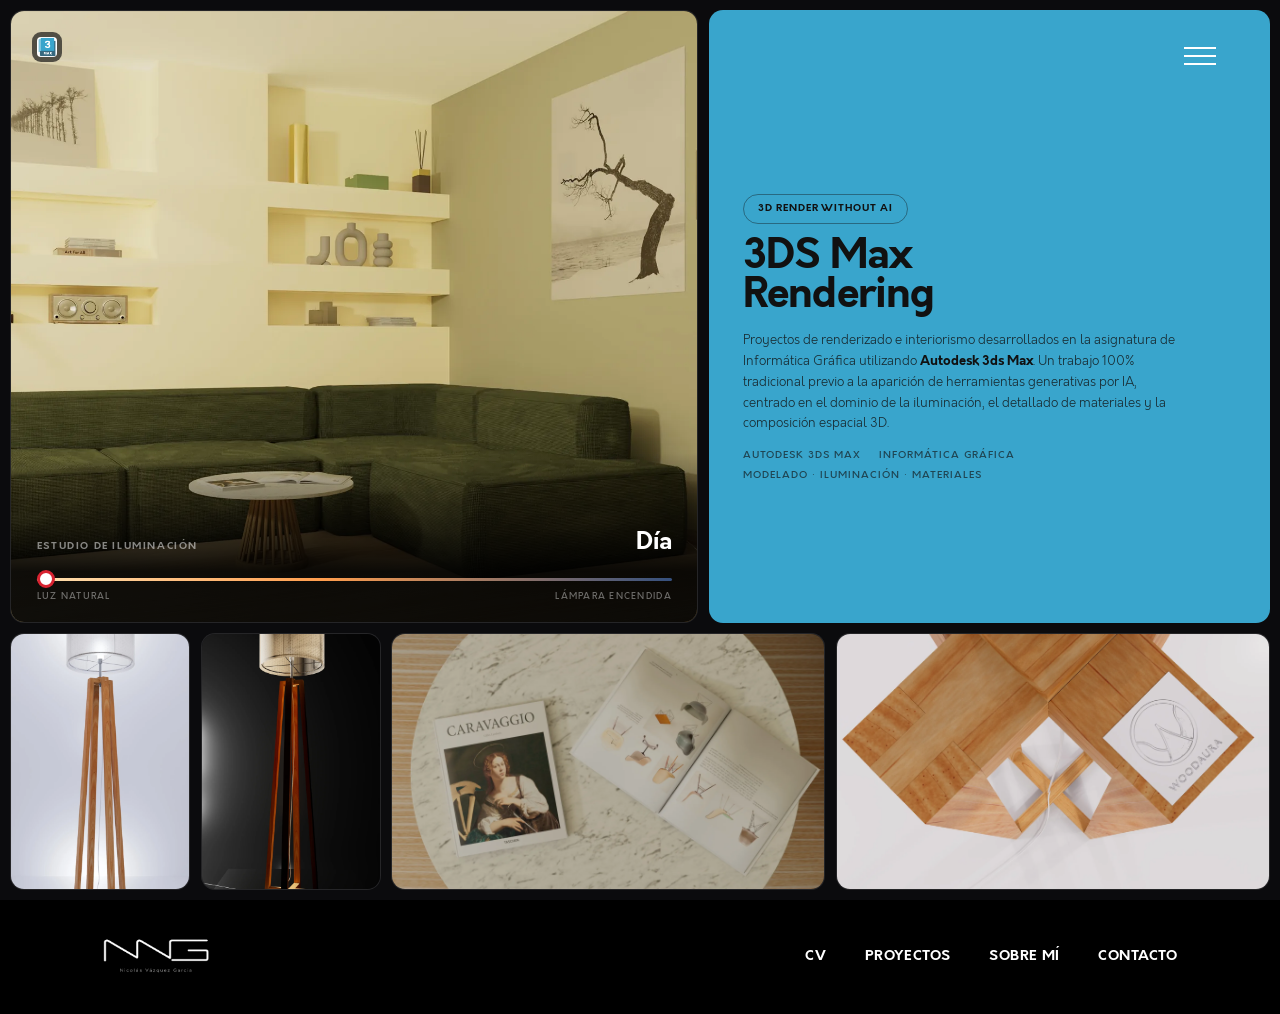
==== commit 0ed411e4: "lun 3 ago" ====
--- a/3ds-max-rendering.html
+++ b/3ds-max-rendering.html
@@ -60,6 +60,8 @@
           <span class="scene-zoom" aria-hidden="true">Ampliar</span>
         </button>
 
+        <img class="scene-logo" src="imagenes/3DS%20Max%20Rendering/3ds.png" width="600" height="600" loading="lazy" decoding="async" alt="Autodesk 3ds Max">
+
         <div class="scene-panel">
           <div class="scene-panel-head">
             <span class="scene-eyebrow">Estudio de iluminación</span>
@@ -75,7 +77,7 @@
 
       <!-- Texto del proyecto -->
       <article class="bento-cell bento-text">
-        <span class="bento-badge">Handmade 3D · Pre-AI Era 🎨</span>
+        <span class="bento-badge">3D Render without AI</span>
         <h1 class="bento-title" id="bento-title">3DS Max<br>Rendering</h1>
         <p class="bento-copy">
           Proyectos de renderizado e interiorismo desarrollados en la asignatura de Informática
@@ -90,34 +92,20 @@
         </ul>
       </article>
 
-      <!-- Behind the scenes: captura de la interfaz de 3ds Max -->
-      <article class="bento-cell bento-process" data-process>
-        <img class="process-logo" src="imagenes/3DS%20Max%20Rendering/3ds.png" width="600" height="600" loading="lazy" decoding="async" alt="Logo de Autodesk 3ds Max">
-        <button type="button" class="process-stage" data-lightbox-src="imagenes/3DS%20Max%20Rendering/proceso.png" aria-label="Ampliar la captura de la interfaz de 3ds Max">
-          <img class="process-img" data-process-img src="imagenes/3DS%20Max%20Rendering/proceso.png" decoding="async" alt="Interfaz de Autodesk 3ds Max durante el modelado de la escena">
-          <span class="process-tag">Behind the scenes</span>
-        </button>
-        <p class="process-fallback">
-          <strong>Behind the scenes</strong>
-          Guarda aquí la captura de 3ds Max:<br>
-          <code>imagenes/3DS Max Rendering/proceso.png</code>
-        </p>
-      </article>
-
       <!-- Detalles: producto y texturas -->
-      <button type="button" class="bento-cell bento-shot" data-lightbox-src="imagenes/3DS%20Max%20Rendering/1.webp" aria-label="Ampliar: la lámpara sobre fondo claro">
+      <button type="button" class="bento-cell bento-shot bento-shot-portrait" data-lightbox-src="imagenes/3DS%20Max%20Rendering/1.webp" aria-label="Ampliar: la lámpara sobre fondo claro">
         <img src="imagenes/3DS%20Max%20Rendering/1.webp" width="1125" height="2000" loading="lazy" decoding="async" alt="Lámpara de pie renderizada sobre fondo claro">
         <span class="shot-tag">Producto · fondo claro</span>
       </button>
-      <button type="button" class="bento-cell bento-shot" data-lightbox-src="imagenes/3DS%20Max%20Rendering/2.webp" aria-label="Ampliar: la lámpara sobre fondo oscuro">
+      <button type="button" class="bento-cell bento-shot bento-shot-portrait" data-lightbox-src="imagenes/3DS%20Max%20Rendering/2.webp" aria-label="Ampliar: la lámpara sobre fondo oscuro">
         <img src="imagenes/3DS%20Max%20Rendering/2.webp" width="1125" height="2000" loading="lazy" decoding="async" alt="Lámpara de pie encendida renderizada sobre fondo oscuro">
         <span class="shot-tag">Producto · fondo oscuro</span>
       </button>
-      <button type="button" class="bento-cell bento-shot" data-lightbox-src="imagenes/3DS%20Max%20Rendering/3.2.webp" aria-label="Ampliar: detalle de la mesa con revistas">
+      <button type="button" class="bento-cell bento-shot bento-shot-wide" data-lightbox-src="imagenes/3DS%20Max%20Rendering/3.2.webp" aria-label="Ampliar: detalle de la mesa con revistas">
         <img src="imagenes/3DS%20Max%20Rendering/3.2.webp" width="1920" height="1080" loading="lazy" decoding="async" alt="Detalle de la mesa de mármol con revistas">
         <span class="shot-tag">Materiales · mármol y papel</span>
       </button>
-      <button type="button" class="bento-cell bento-shot" data-lightbox-src="imagenes/3DS%20Max%20Rendering/6.1.webp" aria-label="Ampliar: detalle de la estructura de madera">
+      <button type="button" class="bento-cell bento-shot bento-shot-wide" data-lightbox-src="imagenes/3DS%20Max%20Rendering/6.1.webp" aria-label="Ampliar: detalle de la estructura de madera">
         <img src="imagenes/3DS%20Max%20Rendering/6.1.webp" width="2000" height="1125" loading="lazy" decoding="async" alt="Detalle de la unión de la estructura de madera">
         <span class="shot-tag">Detalle · estructura</span>
       </button>
@@ -128,7 +116,7 @@
 
 <footer class="site-footer">
   <div class="site-footer-inner">
-    <img class="site-footer-logo" src="imagenes/NVG_blanco_nombre.png" alt="Nicolás Vázquez García">
+    <img class="site-footer-logo" src="imagenes/nvg-blanco-nombre.webp" alt="Nicolás Vázquez García">
     <nav class="site-footer-nav" aria-label="Pie de página">
       <a href="cv.html">CV</a>
       <a href="tfg.html">Proyectos</a>
--- a/css/style.css
+++ b/css/style.css
@@ -598,6 +598,21 @@
   background: #ffffff;
 }
 
+/* El menú abierto toma el rojo de marca de esta página, igual que en
+   Rail Folding Package usa su verde. El texto por defecto (var(--color-bg),
+   blanco) ya funciona sobre este rojo -- toda la página lo usa --, pero el
+   rojo de acento del hover por defecto casi no se distingue sobre el rojo
+   de marca, así que aquí se oscurece. */
+body.page-red .site-menu {
+  background: var(--color-brand);
+}
+
+body.page-red .site-menu-links a:hover,
+body.page-red .site-menu-links button:hover,
+body.page-red .submenu-back:hover {
+  color: #111111;
+}
+
 body.page-red .tfg-block-title {
   color: rgba(255, 255, 255, 0.85);
 }
@@ -612,11 +627,13 @@
 }
 
 .tfg-statement {
+  position: relative;
   min-height: 100vh;
   display: flex;
   flex-direction: column;
   justify-content: center;
   align-items: flex-start;
+  overflow: hidden;
   scroll-snap-align: start;
   margin-left: calc(-1 * clamp(24px, 8vw, 120px));
   margin-right: calc(-1 * clamp(24px, 8vw, 120px));
@@ -625,8 +642,33 @@
 }
 
 .tfg-statement-inner {
+  position: relative;
+  z-index: 1;
   max-width: 680px;
   text-align: left;
+}
+
+/* Ferrari 250 GTO pegado al margen derecho: la propia foto ya viene
+   recortada a media carrocería, así que el corte hace de sangrado natural
+   contra el borde de la pantalla. */
+.tfg-statement-art {
+  position: absolute;
+  z-index: 0;
+  top: 50%;
+  right: 0;
+  width: clamp(280px, 34vw, 560px);
+  height: auto;
+  transform: translateY(-50%);
+  filter: drop-shadow(0 24px 40px rgba(0, 0, 0, 0.22));
+  pointer-events: none;
+}
+
+/* Con el texto a max-width:680px, por debajo de este ancho no queda
+   hueco a la derecha sin que el coche invada las líneas. */
+@media (max-width: 1250px) {
+  .tfg-statement-art {
+    display: none;
+  }
 }
 
 .tfg-statement-lead {
@@ -734,7 +776,7 @@
   overflow: hidden;
   padding: 0;
   border: none;
-  border-radius: 2px;
+  border-radius: 10px;
   background: #f2f2f2;
   transform: perspective(900px) rotateX(var(--rx)) rotateY(var(--ry));
   transition: transform 0.5s ease;
@@ -780,6 +822,7 @@
   position: relative;
   aspect-ratio: 4 / 3;
   overflow: hidden;
+  border-radius: 10px;
   background: #f2f2f2;
 }
 
@@ -790,6 +833,12 @@
   object-fit: cover;
 }
 
+.tfg-card--photo img {
+  object-fit: contain;
+  padding: clamp(14px, 2.4vw, 32px);
+  background: #f2f2f2;
+}
+
 .tfg-placeholder {
   display: flex;
   align-items: center;
@@ -832,6 +881,493 @@
   text-transform: uppercase;
   text-align: center;
   color: #ffffff;
+}
+
+/* --- TFG: cabecera con portada del libro y foto de la defensa ----------- */
+
+.tfg-cover {
+  display: grid;
+  grid-template-columns: minmax(0, 1.05fr) minmax(0, 0.95fr);
+  gap: clamp(32px, 5vw, 80px);
+  align-items: center;
+  min-height: 100vh;
+  padding: clamp(96px, 14vh, 150px) 0 clamp(48px, 8vh, 88px);
+  scroll-snap-align: start;
+}
+
+.tfg-cover-eyebrow {
+  margin: 0 0 clamp(20px, 2.4vw, 30px);
+  font-size: clamp(12px, 1vw, 14px);
+  font-weight: 700;
+  letter-spacing: 0.16em;
+  text-transform: uppercase;
+  color: rgba(255, 255, 255, 0.7);
+}
+
+.tfg-cover-title {
+  margin: 0;
+  font-family: var(--font-family-alt);
+  font-size: clamp(34px, 4.6vw, 68px);
+  font-weight: 700;
+  line-height: 1.02;
+  letter-spacing: -0.02em;
+  color: #ffffff;
+}
+
+.tfg-cover-title span {
+  display: block;
+  margin-top: 0.28em;
+  font-size: 0.44em;
+  font-weight: 600;
+  line-height: 1.25;
+  letter-spacing: -0.01em;
+  color: #111111;
+}
+
+.tfg-cover-thesis {
+  margin: clamp(26px, 3vw, 38px) 0 0;
+  padding-left: clamp(16px, 1.6vw, 22px);
+  border-left: 3px solid #111111;
+  max-width: 46ch;
+  font-size: clamp(16px, 1.45vw, 21px);
+  font-weight: 400;
+  line-height: 1.55;
+  color: rgba(255, 255, 255, 0.95);
+}
+
+.tfg-cover-note {
+  margin: clamp(22px, 2.6vw, 32px) 0 0;
+  font-size: clamp(12px, 1.05vw, 14px);
+  font-weight: 500;
+  letter-spacing: 0.06em;
+  color: rgba(255, 255, 255, 0.62);
+}
+
+.tfg-cover-media {
+  display: grid;
+  /* La portada (0.71:1) es más ancha de proporción que la foto de la
+     defensa (0.57:1): con este reparto ambas acaban a la misma altura. */
+  grid-template-columns: 1.25fr 1fr;
+  gap: clamp(14px, 1.8vw, 26px);
+  align-items: start;
+}
+
+.tfg-cover-figure {
+  margin: 0;
+}
+
+.tfg-cover-figure img {
+  display: block;
+  width: 100%;
+  height: auto;
+  border-radius: 10px;
+  box-shadow: 0 30px 64px -30px rgba(0, 0, 0, 0.6);
+}
+
+.tfg-cover-figure figcaption {
+  margin-top: 12px;
+  font-size: clamp(11px, 0.95vw, 13px);
+  font-weight: 700;
+  letter-spacing: 0.1em;
+  text-transform: uppercase;
+  color: rgba(255, 255, 255, 0.72);
+}
+
+/* --- TFG: las tres tarjetas de entrada a los bloques -------------------- */
+
+.tfg-features {
+  display: grid;
+  grid-template-columns: repeat(3, 1fr);
+  gap: clamp(14px, 1.8vw, 26px);
+}
+
+.tfg-feature {
+  position: relative;
+  display: block;
+  overflow: hidden;
+  aspect-ratio: 3 / 2;
+  border-radius: 10px;
+  background: #f2f2f2;
+  color: #ffffff;
+  text-decoration: none;
+}
+
+.tfg-feature img {
+  position: absolute;
+  inset: 0;
+  width: 100%;
+  height: 100%;
+  object-fit: cover;
+  transition: transform 0.7s cubic-bezier(0.2, 0.7, 0.3, 1), filter 0.5s ease;
+}
+
+.tfg-feature:hover img,
+.tfg-feature:focus-visible img {
+  transform: scale(1.06);
+  filter: blur(3px) brightness(0.5);
+}
+
+.tfg-feature-veil {
+  position: absolute;
+  inset: 0;
+  background: linear-gradient(to top, rgba(0, 0, 0, 0.78) 4%, rgba(0, 0, 0, 0) 62%);
+  transition: background 0.45s ease;
+}
+
+.tfg-feature:hover .tfg-feature-veil,
+.tfg-feature:focus-visible .tfg-feature-veil {
+  background: rgba(10, 10, 12, 0.32);
+}
+
+.tfg-feature-body {
+  position: absolute;
+  right: 0;
+  bottom: 0;
+  left: 0;
+  padding: clamp(18px, 2.1vw, 30px);
+}
+
+.tfg-feature-index {
+  display: block;
+  margin-bottom: 8px;
+  font-size: clamp(11px, 0.9vw, 13px);
+  font-weight: 700;
+  letter-spacing: 0.16em;
+  color: rgba(255, 255, 255, 0.72);
+}
+
+.tfg-feature-title {
+  margin: 0;
+  font-size: clamp(19px, 1.75vw, 28px);
+  font-weight: 700;
+  line-height: 1.12;
+  letter-spacing: -0.01em;
+}
+
+/* El texto se despliega en hover: grid 0fr -> 1fr anima la altura sin
+   tener que fijar un max-height a ojo. */
+.tfg-feature-reveal {
+  display: grid;
+  grid-template-rows: 0fr;
+  transition: grid-template-rows 0.5s cubic-bezier(0.2, 0.7, 0.3, 1);
+}
+
+.tfg-feature:hover .tfg-feature-reveal,
+.tfg-feature:focus-visible .tfg-feature-reveal {
+  grid-template-rows: 1fr;
+}
+
+.tfg-feature-reveal > * {
+  overflow: hidden;
+}
+
+.tfg-feature-line {
+  display: block;
+  margin: 12px 0 0;
+  max-width: 34ch;
+  font-size: clamp(13px, 1.05vw, 15px);
+  font-weight: 400;
+  line-height: 1.5;
+  color: rgba(255, 255, 255, 0.92);
+  opacity: 0;
+  transform: translateY(8px);
+  transition: opacity 0.4s ease 0.08s, transform 0.4s ease 0.08s;
+}
+
+.tfg-feature-cue {
+  display: inline-block;
+  margin-top: 14px;
+  font-size: clamp(11px, 0.9vw, 13px);
+  font-weight: 700;
+  letter-spacing: 0.12em;
+  text-transform: uppercase;
+  color: #ffffff;
+  opacity: 0;
+  transform: translateY(8px);
+  transition: opacity 0.4s ease 0.16s, transform 0.4s ease 0.16s;
+}
+
+.tfg-feature:hover .tfg-feature-line,
+.tfg-feature:focus-visible .tfg-feature-line,
+.tfg-feature:hover .tfg-feature-cue,
+.tfg-feature:focus-visible .tfg-feature-cue {
+  opacity: 1;
+  transform: none;
+}
+
+/* Sin hover (tactil) no hay forma de revelar: se muestra siempre */
+@media (hover: none) {
+  .tfg-feature-reveal {
+    grid-template-rows: 1fr;
+  }
+
+  .tfg-feature-line,
+  .tfg-feature-cue {
+    opacity: 1;
+    transform: none;
+  }
+}
+
+@media (max-width: 860px) {
+  .tfg-cover {
+    grid-template-columns: 1fr;
+    min-height: 0;
+  }
+
+  .tfg-features {
+    grid-template-columns: 1fr;
+  }
+}
+
+/* --- TFG: accesorios con la misma anatomía que .tfg-feature, pero con alto
+   explícito en vez de aspect-ratio, porque estas descripciones son mucho
+   más largas que las de "Los tres bloques" y no cabrían en 3/2. --------- */
+.tfg-accessory-grid {
+  display: grid;
+  grid-template-columns: repeat(3, 1fr);
+  grid-auto-rows: clamp(300px, 24vw, 380px);
+  gap: clamp(14px, 1.8vw, 26px);
+}
+
+.tfg-feature.tfg-accessory-card {
+  aspect-ratio: auto;
+  background: linear-gradient(155deg, #2b2b32, #131317);
+}
+
+@media (max-width: 860px) {
+  .tfg-accessory-grid {
+    grid-template-columns: repeat(2, 1fr);
+    grid-auto-rows: clamp(300px, 46vw, 340px);
+  }
+}
+
+@media (max-width: 560px) {
+  .tfg-accessory-grid {
+    grid-template-columns: 1fr;
+    grid-auto-rows: clamp(280px, 90vw, 380px);
+  }
+}
+
+/* Arquitectura: mismas tarjetas, pero solo 4 piezas -> 2 columnas anchas
+   en vez de 3, que además encajan mejor con fotos de edificios apaisadas. */
+.tfg-architecture-grid {
+  display: grid;
+  grid-template-columns: repeat(2, 1fr);
+  grid-auto-rows: clamp(280px, 22vw, 380px);
+  gap: clamp(14px, 1.8vw, 26px);
+}
+
+@media (max-width: 700px) {
+  .tfg-architecture-grid {
+    grid-template-columns: 1fr;
+    grid-auto-rows: clamp(300px, 78vw, 400px);
+  }
+}
+
+/* Encabezado de la galería del libro. Va como hermano previo para no tener
+   que tocar el marcado de la galería, que se conserva tal cual. */
+.tfg-gallery-head {
+  margin-top: clamp(56px, 8vh, 100px);
+}
+
+.tfg-gallery-head + .tfg-gallery {
+  margin-top: 24px;
+}
+
+/* --- Páginas de detalle de cada bloque ---------------------------------- */
+
+/* Las páginas de detalle son de lectura larga: el scroll-snap que hereda
+   .page-red de la portada del TFG estorba, así que aquí se desactiva. */
+html:has(body.page-detail) {
+  scroll-snap-type: none;
+}
+
+.detail {
+  padding: 0 clamp(24px, 8vw, 120px) clamp(64px, 9vh, 110px);
+}
+
+.detail-hero {
+  padding: clamp(104px, 15vh, 168px) 0 clamp(40px, 6vh, 72px);
+}
+
+.detail-back {
+  display: inline-block;
+  margin-bottom: clamp(24px, 3vw, 40px);
+  font-size: clamp(12px, 1.05vw, 14px);
+  font-weight: 700;
+  letter-spacing: 0.1em;
+  text-transform: uppercase;
+  color: rgba(255, 255, 255, 0.72);
+  text-decoration: none;
+  transition: color 0.25s ease;
+}
+
+.detail-back:hover,
+.detail-back:focus-visible {
+  color: #ffffff;
+}
+
+.detail-eyebrow {
+  margin: 0 0 16px;
+  font-size: clamp(12px, 1vw, 14px);
+  font-weight: 700;
+  letter-spacing: 0.16em;
+  text-transform: uppercase;
+  color: #111111;
+}
+
+.detail-title {
+  margin: 0;
+  max-width: 18ch;
+  font-family: var(--font-family-alt);
+  font-size: clamp(40px, 6.4vw, 96px);
+  font-weight: 700;
+  line-height: 0.96;
+  letter-spacing: -0.025em;
+  text-transform: uppercase;
+  color: #ffffff;
+}
+
+.detail-lead {
+  margin: clamp(24px, 3vw, 36px) 0 0;
+  max-width: 52ch;
+  font-size: clamp(17px, 1.6vw, 24px);
+  font-weight: 400;
+  line-height: 1.5;
+  color: rgba(255, 255, 255, 0.92);
+}
+
+.detail-gallery {
+  display: grid;
+  grid-template-columns: repeat(auto-fit, minmax(260px, 1fr));
+  gap: clamp(14px, 1.8vw, 24px);
+}
+
+.detail-shot {
+  --rx: 0deg;
+  --ry: 0deg;
+  display: block;
+  position: relative;
+  aspect-ratio: 4 / 3;
+  overflow: hidden;
+  padding: 0;
+  border: none;
+  border-radius: 10px;
+  background: #f2f2f2;
+  cursor: zoom-in;
+  transform: perspective(900px) rotateX(var(--rx)) rotateY(var(--ry));
+  transition: transform 0.5s ease;
+}
+
+.detail-shot:hover {
+  transition-duration: 0.15s;
+}
+
+.detail-shot img {
+  display: block;
+  width: 100%;
+  height: 100%;
+  object-fit: cover;
+  transition: transform 0.5s ease, opacity 0.3s ease;
+}
+
+.detail-shot:hover img,
+.detail-shot:focus-visible img {
+  transform: scale(1.05);
+  opacity: 0.92;
+}
+
+/* Banda blanca para el texto: en rojo sobre blanco se lee mucho mejor
+   un bloque largo que en blanco sobre rojo. */
+.detail-body {
+  margin: clamp(56px, 8vh, 104px) calc(-1 * clamp(24px, 8vw, 120px)) 0;
+  padding: clamp(56px, 8vh, 96px) clamp(24px, 8vw, 120px);
+  background: #ffffff;
+}
+
+.detail-body-inner {
+  max-width: 44rem;
+}
+
+.detail-body p {
+  margin: 0 0 clamp(20px, 2.4vw, 28px);
+  font-size: clamp(16px, 1.35vw, 20px);
+  font-weight: 400;
+  line-height: 1.7;
+  color: #111111;
+}
+
+.detail-body p:last-child {
+  margin-bottom: 0;
+}
+
+.detail-body p strong {
+  font-weight: 700;
+  color: var(--color-brand);
+}
+
+.detail-closing {
+  margin: clamp(28px, 3.6vw, 44px) 0 0;
+  padding-top: clamp(20px, 2.4vw, 28px);
+  border-top: 1px solid rgba(17, 17, 17, 0.14);
+  font-size: clamp(14px, 1.15vw, 16px);
+  font-style: italic;
+  color: #6a6a6a;
+}
+
+.detail-foot {
+  display: flex;
+  flex-wrap: wrap;
+  gap: 14px 18px;
+  margin-top: clamp(48px, 7vh, 88px);
+}
+
+.detail-cta {
+  display: inline-block;
+  padding: 14px 26px;
+  border: 1px solid rgba(255, 255, 255, 0.5);
+  border-radius: 999px;
+  font-size: clamp(12px, 1.05vw, 14px);
+  font-weight: 700;
+  letter-spacing: 0.1em;
+  text-transform: uppercase;
+  color: #ffffff;
+  text-decoration: none;
+  transition: background-color 0.3s ease, border-color 0.3s ease, color 0.3s ease;
+}
+
+.detail-cta:hover,
+.detail-cta:focus-visible {
+  border-color: #ffffff;
+  background: #ffffff;
+  color: var(--color-brand);
+}
+
+.detail-cta--solid {
+  border-color: #111111;
+  background: #111111;
+}
+
+.detail-cta--solid:hover,
+.detail-cta--solid:focus-visible {
+  border-color: #111111;
+  background: transparent;
+  color: #ffffff;
+}
+
+@media (prefers-reduced-motion: reduce) {
+  .tfg-feature img,
+  .tfg-feature-reveal,
+  .tfg-feature-line,
+  .tfg-feature-cue,
+  .detail-shot,
+  .detail-shot img {
+    transition-duration: 0.01ms;
+  }
+
+  .detail-shot {
+    transform: none;
+  }
 }
 
 /* CV */
@@ -914,6 +1450,7 @@
   scroll-snap-align: start;
 }
 
+body.page-cv .cv-focus,
 body.page-cv .experience {
   scroll-snap-align: start;
 }
@@ -1024,7 +1561,42 @@
 }
 
 body.page-dark .menu-toggle:hover .menu-toggle-bar {
-  background: var(--color-accent);
+  background: #111111;
+}
+
+/* El menú abierto toma el azul de identidad de Autodesk 3ds Max. Sobre
+   ese azul el texto oscuro da ~7:1 de contraste (el mismo tono que ya
+   usa la tarjeta de la portada); en blanco solo llega a ~2.8:1. */
+body.page-dark .site-menu {
+  background: #39A5CC;
+}
+
+body.page-dark .site-menu-links a,
+body.page-dark .site-menu-links button,
+body.page-dark .submenu-back {
+  color: #111111;
+}
+
+body.page-dark .site-menu-links a:hover,
+body.page-dark .site-menu-links button:hover,
+body.page-dark .submenu-back:hover {
+  color: #ffffff;
+}
+
+body.page-dark .lang-option {
+  color: rgba(17, 17, 17, 0.55);
+}
+
+body.page-dark .lang-option.is-active {
+  color: #111111;
+}
+
+body.page-dark .lang-divider {
+  color: rgba(17, 17, 17, 0.55);
+}
+
+body.page-dark .menu-toggle[aria-expanded="true"] .menu-toggle-bar {
+  background: #111111;
 }
 
 .bento {
@@ -1055,11 +1627,12 @@
 
 .bento-scene   { grid-column: 1 / 12;  grid-row: 1 / 8; }
 .bento-text    { grid-column: 12 / 21; grid-row: 1 / 8; }
-.bento-process { grid-column: 1 / 9;   grid-row: 8 / 11; }
-
-/* Los cuatro detalles se auto-colocan a continuación del "behind the scenes",
-   rellenando las doce columnas que quedan libres en la banda inferior. */
-.bento-shot { grid-row: 8 / 11; grid-column: span 3; }
+
+/* Los cuatro detalles se reparten toda la banda inferior: más estrechos
+   los dos retratos del producto, más anchos los dos detalles apaisados. */
+.bento-shot { grid-row: 8 / 11; }
+.bento-shot-portrait { grid-column: span 3; }
+.bento-shot-wide     { grid-column: span 7; }
 
 /* --- Escena principal: crossfade entre los estudios de luz --------------- */
 
@@ -1122,6 +1695,20 @@
 .scene-stage:focus-visible .scene-zoom {
   opacity: 1;
   transform: none;
+}
+
+.scene-logo {
+  position: absolute;
+  z-index: 3;
+  top: clamp(14px, 1.6vw, 22px);
+  left: clamp(14px, 1.6vw, 22px);
+  width: clamp(28px, 2.4vw, 38px);
+  height: auto;
+  padding: 5px;
+  border-radius: 9px;
+  background: rgba(10, 10, 12, 0.65);
+  backdrop-filter: blur(6px);
+  pointer-events: none;
 }
 
 .scene-panel {
@@ -1244,25 +1831,27 @@
   gap: clamp(10px, 1.6vh, 20px);
   padding: clamp(64px, 6vw, 92px) clamp(24px, 2.6vw, 44px) clamp(24px, 2.6vw, 44px);
   border-color: transparent;
-  background: var(--color-brand);
+  /* Azul de la identidad de Autodesk 3ds Max. Sobre este tono claro el
+     texto oscuro da ~7:1 de contraste frente a ~2.8:1 en blanco. */
+  background: #39A5CC;
 }
 
 .bento-badge {
   align-self: flex-start;
   padding: 7px 14px;
-  border: 1px solid rgba(255, 255, 255, 0.55);
+  border: 1px solid rgba(17, 17, 17, 0.4);
   border-radius: 999px;
   font-size: clamp(9px, 0.75vw, 11px);
   font-weight: 700;
   letter-spacing: 0.1em;
   text-transform: uppercase;
   white-space: nowrap;
-  color: #ffffff;
+  color: #111111;
   transition: background-color 0.3s ease, transform 0.3s ease;
 }
 
 .bento-text:hover .bento-badge {
-  background: rgba(255, 255, 255, 0.14);
+  background: rgba(17, 17, 17, 0.1);
   transform: translateY(-2px);
 }
 
@@ -1272,7 +1861,7 @@
   font-weight: 700;
   line-height: 0.95;
   letter-spacing: -0.02em;
-  color: #ffffff;
+  color: #111111;
 }
 
 .bento-copy {
@@ -1281,12 +1870,12 @@
   font-size: clamp(12px, 1vw, 16px);
   font-weight: 300;
   line-height: 1.6;
-  color: rgba(255, 255, 255, 0.92);
+  color: rgba(17, 17, 17, 0.82);
 }
 
 .bento-copy strong {
   font-weight: 700;
-  color: #ffffff;
+  color: #111111;
 }
 
 .bento-meta {
@@ -1300,100 +1889,7 @@
   font-weight: 500;
   letter-spacing: 0.1em;
   text-transform: uppercase;
-  color: rgba(255, 255, 255, 0.72);
-}
-
-/* --- Behind the scenes -------------------------------------------------- */
-
-.bento-process {
-  background: #101013;
-}
-
-.process-logo {
-  position: absolute;
-  z-index: 3;
-  top: 14px;
-  right: 14px;
-  width: clamp(28px, 2.4vw, 38px);
-  height: auto;
-  padding: 5px;
-  border-radius: 9px;
-  background: rgba(10, 10, 12, 0.65);
-  backdrop-filter: blur(6px);
-  pointer-events: none;
-}
-
-.bento-process.is-missing .process-logo {
-  background: none;
-  backdrop-filter: none;
-  padding: 0;
-  opacity: 0.85;
-}
-
-.process-stage {
-  position: absolute;
-  inset: 0;
-  display: block;
-  width: 100%;
-  height: 100%;
-  padding: 0;
-  border: 0;
-  background: transparent;
-  cursor: zoom-in;
-}
-
-.process-img {
-  display: block;
-  width: 100%;
-  height: 100%;
-  object-fit: cover;
-  opacity: 0.8;
-  transition: opacity 0.4s ease, transform 0.6s ease;
-}
-
-.process-stage:hover .process-img,
-.process-stage:focus-visible .process-img {
-  opacity: 1;
-  transform: scale(1.03);
-}
-
-.process-fallback {
-  display: none;
-}
-
-/* Si la captura todavía no existe, la tarjeta explica dónde ponerla */
-.bento-process.is-missing .process-stage {
-  display: none;
-}
-
-.bento-process.is-missing .process-fallback {
-  display: flex;
-  flex-direction: column;
-  gap: 8px;
-  height: 100%;
-  margin: 0;
-  padding: clamp(20px, 2.4vw, 34px);
-  border: 1px dashed rgba(255, 255, 255, 0.22);
-  border-radius: var(--bento-radius);
-  font-size: 12px;
-  font-weight: 300;
-  line-height: 1.5;
-  color: rgba(255, 255, 255, 0.55);
-}
-
-.bento-process.is-missing .process-fallback strong {
-  font-size: 10px;
-  font-weight: 700;
-  letter-spacing: 0.16em;
-  text-transform: uppercase;
-  color: rgba(255, 255, 255, 0.85);
-}
-
-.process-fallback code {
-  font-family: ui-monospace, "SFMono-Regular", Menlo, Consolas, monospace;
-  font-size: 11px;
-  color: var(--color-accent-light);
-  overflow-wrap: anywhere;
+  color: rgba(17, 17, 17, 0.65);
 }
 
 /* --- Detalles con tilt 3D ----------------------------------------------- */
@@ -1427,8 +1923,7 @@
   transform: scale(1.06);
 }
 
-.shot-tag,
-.process-tag {
+.shot-tag {
   position: absolute;
   bottom: 12px;
   left: 12px;
@@ -1448,9 +1943,7 @@
 }
 
 .bento-shot:hover .shot-tag,
-.bento-shot:focus-visible .shot-tag,
-.process-stage:hover .process-tag,
-.process-stage:focus-visible .process-tag {
+.bento-shot:focus-visible .shot-tag {
   opacity: 1;
   transform: none;
 }
@@ -1465,20 +1958,20 @@
   }
 
   .bento-scene,
-  .bento-text,
-  .bento-process {
+  .bento-text {
     grid-column: 1 / -1;
     grid-row: auto;
   }
 
-  .bento-scene   { aspect-ratio: 16 / 10; }
-  .bento-process { aspect-ratio: 16 / 9; }
+  .bento-scene { aspect-ratio: 16 / 10; }
 
   .bento-text {
     padding: clamp(64px, 12vw, 88px) clamp(24px, 6vw, 44px) clamp(28px, 6vw, 44px);
   }
 
-  .bento-shot {
+  .bento-shot,
+  .bento-shot-portrait,
+  .bento-shot-wide {
     grid-column: span 1;
     grid-row: auto;
     aspect-ratio: 4 / 5;
@@ -1512,8 +2005,7 @@
 @media (prefers-reduced-motion: reduce) {
   .scene-frame,
   .bento-shot,
-  .bento-shot img,
-  .process-img {
+  .bento-shot img {
     transition-duration: 0.01ms;
   }
 
@@ -1745,18 +2237,59 @@
   transform: none;
 }
 
-/* --- El reto ------------------------------------------------------------ */
-
-.rail-challenge {
-  padding: clamp(64px, 10vh, 120px) clamp(24px, 8vw, 120px);
+/* --- El reto, objetivos y requisitos ------------------------------------ */
+
+.rail-brief {
+  display: grid;
+  grid-template-columns: minmax(0, 1fr) minmax(0, 1fr);
+  min-height: 88vh;
+}
+
+.rail-brief-challenge {
+  position: relative;
+  overflow: hidden;
+  padding: clamp(64px, 11vh, 120px) clamp(24px, 6vw, 72px) clamp(56px, 8vh, 96px);
   background: var(--color-brand);
   color: var(--rail-mist);
 }
 
-.rail-challenge-inner {
-  max-width: 1000px;
-  margin: 0 auto;
-  text-align: center;
+.rail-brief-art {
+  position: absolute;
+  z-index: 0;
+  right: -4%;
+  bottom: -6%;
+  width: 62%;
+  max-width: 560px;
+  height: auto;
+  opacity: 0.96;
+  filter: sepia(0.18) saturate(0.8) brightness(0.94);
+  mask-image: linear-gradient(135deg, transparent 4%, rgba(0, 0, 0, 0.65) 22%, #000 40%);
+  -webkit-mask-image: linear-gradient(135deg, transparent 4%, rgba(0, 0, 0, 0.65) 22%, #000 40%);
+  pointer-events: none;
+}
+
+.rail-brief-challenge::after {
+  content: "";
+  position: absolute;
+  inset: 0;
+  z-index: 0;
+  background: linear-gradient(200deg, rgba(14, 61, 42, 0) 32%, rgba(14, 61, 42, 0.6) 64%, var(--color-brand) 94%);
+  pointer-events: none;
+}
+
+.rail-brief-challenge-inner {
+  position: relative;
+  z-index: 1;
+  max-width: min(640px, 100%);
+}
+
+.rail-brief-info {
+  display: flex;
+  flex-direction: column;
+  justify-content: center;
+  gap: clamp(36px, 5vh, 56px);
+  padding: clamp(64px, 11vh, 120px) clamp(24px, 6vw, 72px);
+  background: var(--rail-panel);
 }
 
 .rail-challenge-label {
@@ -1770,7 +2303,7 @@
 
 .rail-challenge-text {
   margin: 0;
-  font-size: clamp(28px, 4.4vw, 62px);
+  font-size: clamp(28px, 3.2vw, 48px);
   font-weight: 700;
   line-height: 1.15;
   letter-spacing: -0.02em;
@@ -2121,6 +2654,30 @@
     grid-template-columns: 1fr;
   }
 
+  .rail-brief {
+    grid-template-columns: 1fr;
+    min-height: 0;
+  }
+
+  .rail-brief-challenge {
+    padding-bottom: clamp(200px, 62vw, 320px);
+  }
+
+  .rail-brief-challenge-inner {
+    max-width: none;
+  }
+
+  .rail-challenge-text {
+    font-size: clamp(24px, 6.4vw, 34px);
+    line-height: 1.25;
+  }
+
+  .rail-brief-art {
+    right: -8%;
+    bottom: -4%;
+    width: 74%;
+  }
+
   .rail-parts {
     grid-template-columns: repeat(2, 1fr);
   }
@@ -2156,6 +2713,20 @@
 
 /* Sobre mí */
 
+.about-tag {
+  display: block;
+  margin: 0 0 16px;
+  font-size: clamp(12px, 1vw, 14px);
+  font-weight: 700;
+  letter-spacing: 0.16em;
+  text-transform: uppercase;
+  color: var(--color-text);
+}
+
+.about-tag--light {
+  color: rgba(255, 255, 255, 0.7);
+}
+
 .about-hero {
   padding: 96px clamp(24px, 8vw, 120px) 64px;
 }
@@ -2175,15 +2746,6 @@
 
 .about-hero-accent {
   color: var(--color-accent);
-}
-
-.about-hero-subtitle {
-  margin: 20px 0 0;
-  max-width: 56ch;
-  font-size: clamp(16px, 1.8vw, 20px);
-  font-weight: 300;
-  line-height: 1.6;
-  color: var(--color-text-muted);
 }
 
 .about-story {
@@ -2213,85 +2775,77 @@
   font-weight: 700;
 }
 
-.about-focus {
+/* --- Galería: 15 fotos en filas justificadas ------------------------------- */
+
+.about-gallery {
   padding: 96px clamp(24px, 8vw, 120px);
-  border-top: 1px solid #e4e4e4;
-}
-
-.about-focus-intro {
-  margin: 0 0 48px;
+}
+
+.about-gallery-note {
+  margin: 0 0 32px;
   max-width: 60ch;
-  font-size: clamp(16px, 1.8vw, 20px);
-  font-weight: 300;
-  line-height: 1.6;
+  font-size: 15px;
+  font-style: italic;
   color: var(--color-text-muted);
 }
 
-.about-focus-grid {
-  display: grid;
-  grid-template-columns: repeat(3, 1fr);
-  gap: clamp(28px, 3vw, 48px);
-}
-
-.about-focus-card {
-  --rx: 0deg;
-  --ry: 0deg;
-  position: relative;
-  isolation: isolate;
+/* Filas justificadas. Dentro de una fila cada foto reparte el ancho libre en
+   proporción a su ratio (--r) y usa ese mismo ratio como aspect-ratio, así que
+   todas acaban con idéntica altura y la fila cubre el ancho exacto: el bloque
+   queda recto por los cuatro lados sin recortar ninguna imagen. */
+.about-gallery-grid {
+  --about-gallery-gap: clamp(10px, 1.2vw, 16px);
+  display: flex;
+  flex-direction: column;
+  gap: var(--about-gallery-gap);
+}
+
+.about-gallery-row {
+  display: flex;
+  gap: var(--about-gallery-gap);
+}
+
+.about-gallery-shot {
+  flex: var(--r) 1 0;
+  aspect-ratio: var(--r);
+  min-width: 0;
+  padding: 0;
+  border: none;
+  background: none;
   overflow: hidden;
-  padding: 24px 16px 20px 0;
-  border-top: 3px solid var(--color-accent);
-  transform: perspective(900px) rotateX(var(--rx)) rotateY(var(--ry));
-  transition: transform 0.4s ease, background-color 0.3s ease;
-}
-
-.about-focus-card::before {
-  content: attr(data-num);
-  position: absolute;
-  top: -0.28em;
-  right: 0.1em;
-  z-index: -1;
-  font-size: clamp(90px, 12vw, 160px);
-  font-weight: 700;
-  line-height: 1;
-  color: #f2f2f2;
-  transition: color 0.3s ease;
-}
-
-.about-focus-card:hover {
-  background-color: #fafafa;
-  transition-duration: 0.15s;
-}
-
-.about-focus-card:hover::before {
-  color: #ececec;
-}
-
-.about-focus-index {
+  cursor: zoom-in;
+}
+
+.about-gallery-shot img {
   display: block;
-  margin-bottom: 16px;
-  font-size: 13px;
-  font-weight: 700;
-  letter-spacing: 0.06em;
-  color: var(--color-accent);
-}
-
-.about-focus-title {
-  margin: 0 0 14px;
-  font-size: clamp(18px, 2vw, 22px);
-  font-weight: 700;
-  line-height: 1.25;
-}
-
-.about-focus-text {
-  margin: 0 0 12px;
-  font-size: 15px;
-  line-height: 1.55;
-  color: var(--color-text-muted);
-}
-
-.about-focus-text:last-child {
-  margin-bottom: 0;
+  width: 100%;
+  height: 100%;
+  object-fit: cover;
+  transition: filter 0.3s ease;
+}
+
+.about-gallery-shot:hover img,
+.about-gallery-shot:focus-visible img {
+  filter: brightness(0.88);
+}
+
+/* Tablet y móvil: las filas se parten en 2 y 1 columna. Aquí el borde inferior
+   ya no puede quedar recto sin recortar mucho, así que prima no recortar. */
+@media (max-width: 900px) {
+  .about-gallery-row {
+    flex-wrap: wrap;
+    align-items: flex-start;
+  }
+
+  .about-gallery-shot {
+    flex: 0 0 calc(50% - var(--about-gallery-gap) / 2);
+  }
+}
+
+@media (max-width: 560px) {
+  .about-gallery-shot {
+    flex-basis: 100%;
+  }
 }
 
 @property --mesh-x {
@@ -2332,103 +2886,364 @@
   50% { --mesh-x: 55%; --mesh-y: 60%; }
 }
 
+.about-passions-lead {
+  margin: 0 0 14px;
+  max-width: 40ch;
+  font-size: clamp(20px, 2.4vw, 30px);
+  font-weight: 700;
+  line-height: 1.2;
+  letter-spacing: -0.01em;
+}
+
 .about-passions-intro {
   margin: 0 0 48px;
   max-width: 60ch;
   font-size: clamp(16px, 1.8vw, 20px);
   font-weight: 300;
+  font-style: italic;
   line-height: 1.6;
   color: rgba(255, 255, 255, 0.75);
 }
 
+/* Tarjetas con la misma anatomía que los bloques del TFG. Las filas llevan
+   altura fija en vez de aspect-ratio para que las tres de arriba y las dos
+   de abajo midan igual pese a ocupar distinto ancho. */
 .about-passions-grid {
+  display: grid;
+  grid-template-columns: repeat(6, 1fr);
+  grid-auto-rows: clamp(280px, 25vw, 340px);
+  gap: clamp(14px, 1.8vw, 26px);
+}
+
+.about-passion-card {
+  position: relative;
+  grid-column: span 2;
+  overflow: hidden;
+  border-radius: 10px;
+  background: linear-gradient(155deg, #2b2b32, #131317);
+  color: #ffffff;
+}
+
+.about-passion-card:nth-child(4),
+.about-passion-card:nth-child(5) {
+  grid-column: span 3;
+}
+
+.about-passion-card img {
+  position: absolute;
+  inset: 0;
+  width: 100%;
+  height: 100%;
+  object-fit: cover;
+  transition: transform 0.7s cubic-bezier(0.2, 0.7, 0.3, 1), filter 0.5s ease;
+}
+
+.about-passion-card:hover img {
+  transform: scale(1.06);
+  filter: blur(3px) brightness(0.5);
+}
+
+.about-passion-veil {
+  position: absolute;
+  inset: 0;
+  background: linear-gradient(to top, rgba(0, 0, 0, 0.78) 4%, rgba(0, 0, 0, 0) 62%);
+  transition: background 0.45s ease;
+}
+
+.about-passion-card:hover .about-passion-veil {
+  background: rgba(10, 10, 12, 0.32);
+}
+
+.about-passion-body {
+  position: absolute;
+  right: 0;
+  bottom: 0;
+  left: 0;
+  padding: clamp(18px, 2.1vw, 30px);
+}
+
+.about-passion-index {
+  display: block;
+  margin-bottom: 8px;
+  font-size: clamp(11px, 0.9vw, 13px);
+  font-weight: 700;
+  letter-spacing: 0.16em;
+  color: rgba(255, 255, 255, 0.72);
+}
+
+.about-passion-title {
+  margin: 0;
+  font-size: clamp(19px, 1.75vw, 28px);
+  font-weight: 700;
+  line-height: 1.12;
+  letter-spacing: -0.01em;
+}
+
+.about-passion-reveal {
+  display: grid;
+  grid-template-rows: 0fr;
+  transition: grid-template-rows 0.5s cubic-bezier(0.2, 0.7, 0.3, 1);
+}
+
+.about-passion-card:hover .about-passion-reveal {
+  grid-template-rows: 1fr;
+}
+
+.about-passion-reveal > * {
+  overflow: hidden;
+}
+
+.about-passion-line {
+  margin: 12px 0 0;
+  max-width: 46ch;
+  font-size: clamp(13px, 1.05vw, 15px);
+  font-weight: 400;
+  line-height: 1.5;
+  color: rgba(255, 255, 255, 0.92);
+  opacity: 0;
+  transform: translateY(8px);
+  transition: opacity 0.4s ease 0.08s, transform 0.4s ease 0.08s;
+}
+
+.about-passion-card:hover .about-passion-line {
+  opacity: 1;
+  transform: none;
+}
+
+/* Sin hover (táctil) no hay forma de desplegarlo: se muestra siempre */
+@media (hover: none) {
+  .about-passion-reveal {
+    grid-template-rows: 1fr;
+  }
+
+  .about-passion-line {
+    opacity: 1;
+    transform: none;
+  }
+}
+
+.about-cta {
+  display: flex;
+  align-items: center;
+  /* flex-start en vez de space-between: así los botones se quedan pegados
+     al texto (con un hueco generoso) en vez de ir al borde derecho, y el
+     texto conserva todo su ancho natural para no romper las 3 líneas. */
+  justify-content: flex-start;
+  /* El hueco crece 1:1 con el ancho de ventana (en vez de un % de ella),
+     así el texto conserva siempre los ~700px que necesita para sus 3 líneas
+     y solo el sobrante empuja los botones hacia la derecha. */
+  gap: clamp(64px, calc(100vw - 1320px), 560px);
+  padding: clamp(80px, 10vw, 128px) clamp(24px, 8vw, 120px);
+}
+
+.about-cta-text {
+  margin: 0;
+  /* Los <br> del HTML ya fijan las 3 líneas; sin tope de ancho para que
+     "aplico esta filosofía en" no se parta a su vez por falta de sitio. */
+  max-width: 36ch;
+  font-size: clamp(34px, 6vw, 72px);
+  font-weight: 700;
+  /* 1.08 y no menos: en minúscula acentuada (ó, í) un interlineado más
+     apretado hace que la tilde toque la línea de encima. */
+  line-height: 1.08;
+  letter-spacing: -0.02em;
+}
+
+/* Columna a la derecha del titular: los dos botones apilados y con el
+   mismo peso visual, sin uno "principal" y otro "secundario". */
+.about-cta-actions {
+  display: flex;
+  flex-direction: column;
+  flex: 0 0 auto;
+  width: min(300px, 100%);
+  gap: clamp(12px, 1.4vw, 16px);
+}
+
+.about-cta-link {
+  display: block;
+  text-decoration: none;
+}
+
+/* La pastilla es la capa que desplaza el efecto magnético del JS, por eso
+   lleva ella el fondo y el borde en vez del propio enlace. */
+.about-cta-link-inner {
+  display: flex;
+  align-items: center;
+  justify-content: center;
+  gap: 14px;
+  padding: 14px 24px;
+  border: 1px solid var(--color-text);
+  border-radius: 999px;
+  background: var(--color-text);
+  color: #ffffff;
+  font-size: clamp(15px, 1.2vw, 18px);
+  font-weight: 700;
+  letter-spacing: -0.01em;
+  white-space: nowrap;
+  will-change: transform;
+  transition: background-color 0.25s ease, border-color 0.25s ease;
+}
+
+.about-cta-btn-icon {
+  display: inline-flex;
+  align-items: center;
+  justify-content: center;
+  width: 30px;
+  height: 30px;
+  flex-shrink: 0;
+  border-radius: 50%;
+  background: #ffffff;
+  color: var(--color-text);
+  transition: color 0.25s ease, transform 0.3s ease;
+}
+
+.about-cta-btn-icon svg {
+  width: 52%;
+  height: 52%;
+}
+
+.about-cta-link:hover .about-cta-link-inner {
+  background: var(--color-accent);
+  border-color: var(--color-accent);
+}
+
+.about-cta-link:hover .about-cta-btn-icon {
+  color: var(--color-accent);
+  transform: translateX(3px);
+}
+
+/* El titular a 3 líneas + la columna de botones solo caben en fila a partir
+   de ~1350px; por debajo, aunque sea un portátil normal (1280-1366), se
+   apilan para que ninguna de las 3 líneas se parta a su vez por falta de sitio. */
+@media (max-width: 1350px) {
+  .about-cta {
+    flex-direction: column;
+    align-items: flex-start;
+  }
+
+  .about-cta-actions {
+    width: 100%;
+  }
+}
+
+/* La altura de fila es fija para que el texto se despliegue en hover sin
+   mover el resto de la página, así que cada tramo necesita alto suficiente
+   para el texto más largo al ancho de tarjeta que le toca. */
+
+/* 2 columnas: las cuatro primeras en parejas y la quinta a todo el ancho,
+   para que no quede un hueco suelto al final. */
+@media (max-width: 1100px) {
+  .about-passions-grid {
+    grid-template-columns: repeat(2, 1fr);
+    grid-auto-rows: clamp(260px, 30vw, 320px);
+  }
+
+  .about-passion-card,
+  .about-passion-card:nth-child(4) {
+    grid-column: span 1;
+  }
+
+  .about-passion-card:nth-child(5) {
+    grid-column: span 2;
+  }
+}
+
+@media (max-width: 700px) {
+  .about-passions-grid {
+    grid-template-columns: 1fr;
+    grid-auto-rows: clamp(260px, 58vw, 300px);
+  }
+
+  .about-passion-card,
+  .about-passion-card:nth-child(5) {
+    grid-column: span 1;
+  }
+}
+
+/* CV: áreas de enfoque */
+
+.cv-focus {
+  padding: 88px clamp(24px, 8vw, 120px) 96px;
+}
+
+.cv-focus-grid {
   display: grid;
   grid-template-columns: repeat(3, 1fr);
   gap: clamp(28px, 3vw, 48px);
 }
 
-.about-passion-item {
-  transition: transform 0.3s ease;
-}
-
-.about-passion-item:hover {
-  transform: translateY(-6px);
-}
-
-.about-passion-icon {
+.cv-focus-card {
+  --rx: 0deg;
+  --ry: 0deg;
+  position: relative;
+  isolation: isolate;
+  overflow: hidden;
+  padding: 24px 16px 20px 0;
+  border-top: 3px solid var(--color-accent);
+  transform: perspective(900px) rotateX(var(--rx)) rotateY(var(--ry));
+  transition: transform 0.4s ease, background-color 0.3s ease;
+}
+
+.cv-focus-card::before {
+  content: attr(data-num);
+  position: absolute;
+  top: -0.28em;
+  right: 0.1em;
+  z-index: -1;
+  font-size: clamp(90px, 12vw, 160px);
+  font-weight: 700;
+  line-height: 1;
+  color: #f2f2f2;
+  transition: color 0.3s ease;
+}
+
+.cv-focus-card:hover {
+  background-color: #fafafa;
+  transition-duration: 0.15s;
+}
+
+.cv-focus-card:hover::before {
+  color: #ececec;
+}
+
+.cv-focus-index {
   display: block;
-  margin-bottom: 20px;
-  font-size: 36px;
-  line-height: 1;
-  transition: transform 0.3s ease;
-}
-
-.about-passion-item:hover .about-passion-icon {
-  transform: scale(1.15);
-}
-
-.about-passion-title {
-  margin: 0 0 10px;
-  font-size: clamp(17px, 1.8vw, 20px);
-  font-weight: 700;
-  transition: color 0.3s ease;
-}
-
-.about-passion-item:hover .about-passion-title {
-  color: var(--color-accent-light);
-}
-
-.about-passion-text {
-  margin: 0;
+  margin-bottom: 16px;
+  font-size: 13px;
+  font-weight: 700;
+  letter-spacing: 0.06em;
+  color: var(--color-accent);
+}
+
+.cv-focus-title {
+  margin: 0 0 14px;
+  font-size: clamp(18px, 2vw, 22px);
+  font-weight: 700;
+  line-height: 1.25;
+}
+
+.cv-focus-text {
+  margin: 0 0 12px;
   font-size: 15px;
   line-height: 1.55;
-  color: rgba(255, 255, 255, 0.75);
-}
-
-.about-cta {
-  padding: 96px clamp(24px, 8vw, 120px);
-  text-align: center;
-}
-
-.about-cta-text {
-  margin: 0 0 40px;
-  max-width: 32ch;
-  margin-inline: auto;
-  font-size: clamp(20px, 2.6vw, 30px);
-  font-weight: 700;
-  letter-spacing: -0.01em;
-  text-align: center;
-}
-
-.about-cta-actions {
-  display: flex;
-  flex-wrap: wrap;
-  justify-content: center;
-  gap: clamp(24px, 4vw, 56px);
-}
-
-.about-cta-link {
-  isolation: isolate;
-}
-
-.about-cta-link-inner {
-  display: inline-flex;
-  align-items: center;
-  gap: 18px;
-  will-change: transform;
+  color: var(--color-text-muted);
+}
+
+.cv-focus-text:last-child {
+  margin-bottom: 0;
 }
 
 @media (max-width: 900px) {
-  .about-focus-grid,
-  .about-passions-grid {
+  .cv-focus-grid {
     grid-template-columns: 1fr;
   }
 }
 
 /* Experiencia laboral */
 
+/* El espacio superior lo pone ya .cv-focus, que va justo antes */
 .experience {
-  padding: 88px clamp(24px, 8vw, 120px) 96px;
+  padding: 0 clamp(24px, 8vw, 120px) 96px;
 }
 
 .job-tabs {
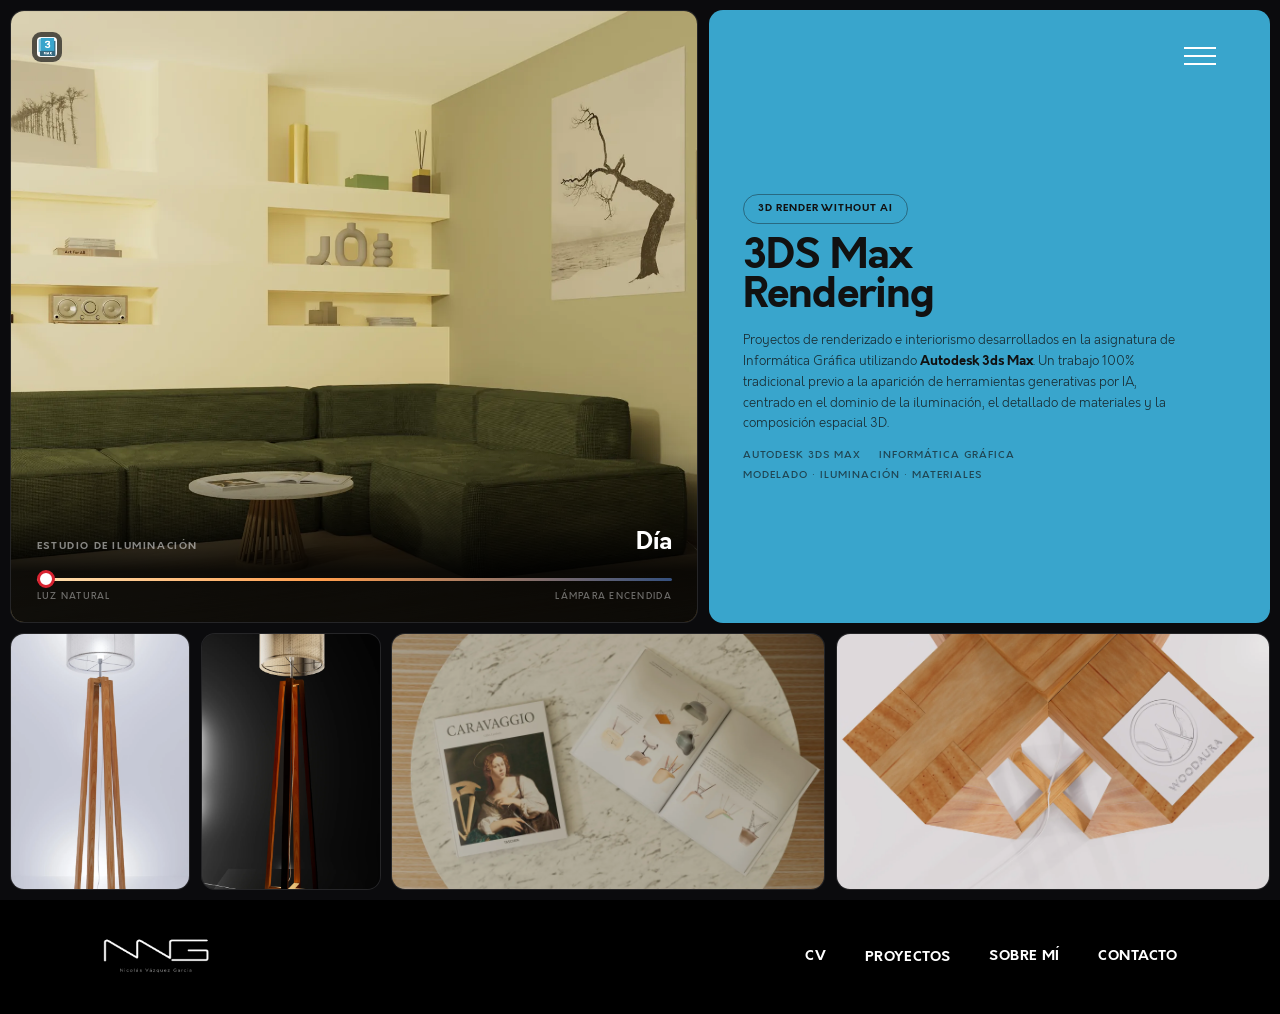
==== commit 1d9910d1: "ingles + funcionalidades" ====
--- a/3ds-max-rendering.html
+++ b/3ds-max-rendering.html
@@ -3,37 +3,40 @@
 <head>
 <meta charset="UTF-8">
 <meta name="viewport" content="width=device-width, initial-scale=1.0">
-<title>3DS Max Rendering — Nicolás Vázquez García</title>
-<meta name="description" content="Proyecto 3DS Max Rendering de Nicolás Vázquez García, ingeniero en diseño industrial y desarrollo de producto.">
+<title data-i18n="render.docTitle">3DS Max Rendering — Nicolás Vázquez García</title>
+<meta name="description" data-i18n-content="render.docDesc" content="Proyecto 3DS Max Rendering de Nicolás Vázquez García, ingeniero en diseño industrial y desarrollo de producto.">
+<link rel="icon" href="favicon.ico" sizes="any">
+<link rel="icon" type="image/png" href="favicon-32.png" sizes="32x32">
+<link rel="apple-touch-icon" href="favicon-180.png">
 <link rel="stylesheet" href="css/style.css">
 </head>
 <body class="page-dark">
 
 <div class="scroll-progress" aria-hidden="true"><span data-scroll-progress></span></div>
 
-<button type="button" class="menu-toggle menu-toggle-floating" aria-expanded="false" aria-controls="site-menu" aria-label="Abrir menú">
+<button type="button" class="menu-toggle menu-toggle-floating" aria-expanded="false" aria-controls="site-menu" aria-label="Abrir menú" data-i18n-aria="nav.openMenu">
   <span class="menu-toggle-bar"></span>
   <span class="menu-toggle-bar"></span>
   <span class="menu-toggle-bar"></span>
 </button>
 
-<nav id="site-menu" class="site-menu" aria-label="Menú principal">
+<nav id="site-menu" class="site-menu" aria-label="Menú principal" data-i18n-aria="nav.mainMenu">
   <ul class="site-menu-links">
-    <li><a href="index.html">Inicio</a></li>
-    <li><a href="cv.html">CV</a></li>
-    <li><button type="button" data-submenu-toggle>Proyectos</button></li>
-    <li><a href="sobre-mi.html">Sobre mí</a></li>
-    <li><a href="contacto.html">Contacto</a></li>
+    <li><a href="index.html" data-i18n="nav.home">Inicio</a></li>
+    <li><a href="cv.html" data-i18n="nav.cv">CV</a></li>
+    <li><button type="button" data-submenu-toggle data-i18n="nav.projects">Proyectos</button></li>
+    <li><a href="sobre-mi.html" data-i18n="nav.about">Sobre mí</a></li>
+    <li><a href="contacto.html" data-i18n="nav.contact">Contacto</a></li>
   </ul>
-  <div class="lang-switch" role="group" aria-label="Selector de idioma">
+  <div class="lang-switch" role="group" aria-label="Selector de idioma" data-i18n-aria="nav.langSelector">
     <button type="button" class="lang-option is-active" data-lang="es">ES</button>
     <span class="lang-divider" aria-hidden="true">/</span>
     <button type="button" class="lang-option" data-lang="en">EN</button>
   </div>
 </nav>
 
-<nav id="projects-menu" class="site-menu" aria-label="Menú de proyectos">
-  <button type="button" class="submenu-back" data-submenu-back>‹ Volver</button>
+<nav id="projects-menu" class="site-menu" aria-label="Menú de proyectos" data-i18n-aria="nav.projectsMenu">
+  <button type="button" class="submenu-back" data-submenu-back data-i18n="nav.back">‹ Volver</button>
   <ul class="site-menu-links">
     <li><a href="tfg.html">TFG</a></li>
     <li><a href="rail-folding-package.html">Rail Folding Package</a></li>
@@ -47,67 +50,67 @@
 
       <!-- Escena principal: estudio de iluminación con slider -->
       <article class="bento-cell bento-scene">
-        <button type="button" class="scene-stage" data-light-stage data-lightbox-src="imagenes/3DS%20Max%20Rendering/3.webp" aria-label="Ampliar la escena en el momento del día seleccionado">
+        <button type="button" class="scene-stage" data-light-stage data-lightbox-src="imagenes/3DS%20Max%20Rendering/3.webp" aria-label="Ampliar la escena en el momento del día seleccionado" data-i18n-aria="render.sceneStageAria">
           <!-- Orden: de más a menos luz. Primero los cuatro con la lámpara
                apagada (solo luz natural), después los tres con la lámpara encendida. -->
-          <img class="scene-frame is-active" data-light-frame data-light-name="Día" src="imagenes/3DS%20Max%20Rendering/3.webp" width="2000" height="1125" decoding="async" alt="Salón renderizado con luz de día">
-          <img class="scene-frame" data-light-frame data-light-name="Media tarde" src="imagenes/3DS%20Max%20Rendering/3.1.webp" width="1920" height="1080" loading="lazy" decoding="async" alt="Salón renderizado a media tarde">
-          <img class="scene-frame" data-light-frame data-light-name="Tarde" src="imagenes/3DS%20Max%20Rendering/4.1.webp" width="1920" height="1080" loading="lazy" decoding="async" alt="Salón renderizado por la tarde">
-          <img class="scene-frame" data-light-frame data-light-name="Anochecer" src="imagenes/3DS%20Max%20Rendering/4.webp" width="2000" height="1125" loading="lazy" decoding="async" alt="Salón renderizado al anochecer">
-          <img class="scene-frame" data-light-frame data-light-name="Luz cálida" data-light-lamp="on" src="imagenes/3DS%20Max%20Rendering/5.webp" width="2000" height="1125" loading="lazy" decoding="async" alt="Salón renderizado con la lámpara encendida">
-          <img class="scene-frame" data-light-frame data-light-name="Noche" data-light-lamp="on" src="imagenes/3DS%20Max%20Rendering/5.1.webp" width="1920" height="1080" loading="lazy" decoding="async" alt="Salón renderizado de noche con la lámpara encendida">
-          <img class="scene-frame" data-light-frame data-light-name="Penumbra" data-light-lamp="on" src="imagenes/3DS%20Max%20Rendering/5.2.webp" width="1920" height="1080" loading="lazy" decoding="async" alt="Salón renderizado en penumbra con la lámpara encendida">
-          <span class="scene-zoom" aria-hidden="true">Ampliar</span>
+          <img class="scene-frame is-active" data-light-frame data-light-name="Día" data-i18n-light-name="render.light1" src="imagenes/3DS%20Max%20Rendering/3.webp" width="2000" height="1125" decoding="async" alt="Salón renderizado con luz de día" data-i18n-alt="render.altLight1">
+          <img class="scene-frame" data-light-frame data-light-name="Media tarde" data-i18n-light-name="render.light2" src="imagenes/3DS%20Max%20Rendering/3.1.webp" width="1920" height="1080" loading="lazy" decoding="async" alt="Salón renderizado a media tarde" data-i18n-alt="render.altLight2">
+          <img class="scene-frame" data-light-frame data-light-name="Tarde" data-i18n-light-name="render.light3" src="imagenes/3DS%20Max%20Rendering/4.1.webp" width="1920" height="1080" loading="lazy" decoding="async" alt="Salón renderizado por la tarde" data-i18n-alt="render.altLight3">
+          <img class="scene-frame" data-light-frame data-light-name="Anochecer" data-i18n-light-name="render.light4" src="imagenes/3DS%20Max%20Rendering/4.webp" width="2000" height="1125" loading="lazy" decoding="async" alt="Salón renderizado al anochecer" data-i18n-alt="render.altLight4">
+          <img class="scene-frame" data-light-frame data-light-name="Luz cálida" data-i18n-light-name="render.light5" data-light-lamp="on" src="imagenes/3DS%20Max%20Rendering/5.webp" width="2000" height="1125" loading="lazy" decoding="async" alt="Salón renderizado con la lámpara encendida" data-i18n-alt="render.altLight5">
+          <img class="scene-frame" data-light-frame data-light-name="Noche" data-i18n-light-name="render.light6" data-light-lamp="on" src="imagenes/3DS%20Max%20Rendering/5.1.webp" width="1920" height="1080" loading="lazy" decoding="async" alt="Salón renderizado de noche con la lámpara encendida" data-i18n-alt="render.altLight6">
+          <img class="scene-frame" data-light-frame data-light-name="Penumbra" data-i18n-light-name="render.light7" data-light-lamp="on" src="imagenes/3DS%20Max%20Rendering/5.2.webp" width="1920" height="1080" loading="lazy" decoding="async" alt="Salón renderizado en penumbra con la lámpara encendida" data-i18n-alt="render.altLight7">
+          <span class="scene-zoom" aria-hidden="true" data-i18n="render.zoom">Ampliar</span>
         </button>
 
         <img class="scene-logo" src="imagenes/3DS%20Max%20Rendering/3ds.png" width="600" height="600" loading="lazy" decoding="async" alt="Autodesk 3ds Max">
 
         <div class="scene-panel">
           <div class="scene-panel-head">
-            <span class="scene-eyebrow">Estudio de iluminación</span>
+            <span class="scene-eyebrow" data-i18n="render.sceneEyebrow">Estudio de iluminación</span>
             <output class="scene-mode" data-light-label for="light-slider">Mediodía</output>
           </div>
-          <input class="scene-slider" id="light-slider" type="range" min="0" max="6" step="1" value="0" data-light-slider aria-label="Momento del día">
+          <input class="scene-slider" id="light-slider" type="range" min="0" max="6" step="1" value="0" data-light-slider aria-label="Momento del día" data-i18n-aria="render.sceneAria">
           <div class="scene-scale" aria-hidden="true">
-            <span>Luz natural</span>
-            <span>Lámpara encendida</span>
+            <span data-i18n="render.scaleNatural">Luz natural</span>
+            <span data-i18n="render.scaleLamp">Lámpara encendida</span>
           </div>
         </div>
       </article>
 
       <!-- Texto del proyecto -->
       <article class="bento-cell bento-text">
-        <span class="bento-badge">3D Render without AI</span>
+        <span class="bento-badge" data-i18n="render.badge">3D Render without AI</span>
         <h1 class="bento-title" id="bento-title">3DS Max<br>Rendering</h1>
-        <p class="bento-copy">
+        <p class="bento-copy" data-i18n="render.copy">
           Proyectos de renderizado e interiorismo desarrollados en la asignatura de Informática
           Gráfica utilizando <strong>Autodesk 3ds Max</strong>. Un trabajo 100% tradicional previo
           a la aparición de herramientas generativas por IA, centrado en el dominio de la
           iluminación, el detallado de materiales y la composición espacial 3D.
         </p>
         <ul class="bento-meta">
-          <li>Autodesk 3ds Max</li>
-          <li>Informática Gráfica</li>
-          <li>Modelado · Iluminación · Materiales</li>
+          <li data-i18n="render.meta1">Autodesk 3ds Max</li>
+          <li data-i18n="render.meta2">Informática Gráfica</li>
+          <li data-i18n="render.meta3">Modelado · Iluminación · Materiales</li>
         </ul>
       </article>
 
       <!-- Detalles: producto y texturas -->
-      <button type="button" class="bento-cell bento-shot bento-shot-portrait" data-lightbox-src="imagenes/3DS%20Max%20Rendering/1.webp" aria-label="Ampliar: la lámpara sobre fondo claro">
-        <img src="imagenes/3DS%20Max%20Rendering/1.webp" width="1125" height="2000" loading="lazy" decoding="async" alt="Lámpara de pie renderizada sobre fondo claro">
-        <span class="shot-tag">Producto · fondo claro</span>
+      <button type="button" class="bento-cell bento-shot bento-shot-portrait" data-lightbox-src="imagenes/3DS%20Max%20Rendering/1.webp" aria-label="Ampliar: la lámpara sobre fondo claro" data-i18n-aria="render.shot1Aria">
+        <img src="imagenes/3DS%20Max%20Rendering/1.webp" width="1125" height="2000" loading="lazy" decoding="async" alt="Lámpara de pie renderizada sobre fondo claro" data-i18n-alt="render.shot1Alt">
+        <span class="shot-tag" data-i18n="render.shot1Tag">Producto · fondo claro</span>
       </button>
-      <button type="button" class="bento-cell bento-shot bento-shot-portrait" data-lightbox-src="imagenes/3DS%20Max%20Rendering/2.webp" aria-label="Ampliar: la lámpara sobre fondo oscuro">
-        <img src="imagenes/3DS%20Max%20Rendering/2.webp" width="1125" height="2000" loading="lazy" decoding="async" alt="Lámpara de pie encendida renderizada sobre fondo oscuro">
-        <span class="shot-tag">Producto · fondo oscuro</span>
+      <button type="button" class="bento-cell bento-shot bento-shot-portrait" data-lightbox-src="imagenes/3DS%20Max%20Rendering/2.webp" aria-label="Ampliar: la lámpara sobre fondo oscuro" data-i18n-aria="render.shot2Aria">
+        <img src="imagenes/3DS%20Max%20Rendering/2.webp" width="1125" height="2000" loading="lazy" decoding="async" alt="Lámpara de pie encendida renderizada sobre fondo oscuro" data-i18n-alt="render.shot2Alt">
+        <span class="shot-tag" data-i18n="render.shot2Tag">Producto · fondo oscuro</span>
       </button>
-      <button type="button" class="bento-cell bento-shot bento-shot-wide" data-lightbox-src="imagenes/3DS%20Max%20Rendering/3.2.webp" aria-label="Ampliar: detalle de la mesa con revistas">
-        <img src="imagenes/3DS%20Max%20Rendering/3.2.webp" width="1920" height="1080" loading="lazy" decoding="async" alt="Detalle de la mesa de mármol con revistas">
-        <span class="shot-tag">Materiales · mármol y papel</span>
+      <button type="button" class="bento-cell bento-shot bento-shot-wide" data-lightbox-src="imagenes/3DS%20Max%20Rendering/3.2.webp" aria-label="Ampliar: detalle de la mesa con revistas" data-i18n-aria="render.shot3Aria">
+        <img src="imagenes/3DS%20Max%20Rendering/3.2.webp" width="1920" height="1080" loading="lazy" decoding="async" alt="Detalle de la mesa de mármol con revistas" data-i18n-alt="render.shot3Alt">
+        <span class="shot-tag" data-i18n="render.shot3Tag">Materiales · mármol y papel</span>
       </button>
-      <button type="button" class="bento-cell bento-shot bento-shot-wide" data-lightbox-src="imagenes/3DS%20Max%20Rendering/6.1.webp" aria-label="Ampliar: detalle de la estructura de madera">
-        <img src="imagenes/3DS%20Max%20Rendering/6.1.webp" width="2000" height="1125" loading="lazy" decoding="async" alt="Detalle de la unión de la estructura de madera">
-        <span class="shot-tag">Detalle · estructura</span>
+      <button type="button" class="bento-cell bento-shot bento-shot-wide" data-lightbox-src="imagenes/3DS%20Max%20Rendering/6.1.webp" aria-label="Ampliar: detalle de la estructura de madera" data-i18n-aria="render.shot4Aria">
+        <img src="imagenes/3DS%20Max%20Rendering/6.1.webp" width="2000" height="1125" loading="lazy" decoding="async" alt="Detalle de la unión de la estructura de madera" data-i18n-alt="render.shot4Alt">
+        <span class="shot-tag" data-i18n="render.shot4Tag">Detalle · estructura</span>
       </button>
 
     </div>
@@ -116,23 +119,26 @@
 
 <footer class="site-footer">
   <div class="site-footer-inner">
-    <img class="site-footer-logo" src="imagenes/nvg-blanco-nombre.webp" alt="Nicolás Vázquez García">
-    <nav class="site-footer-nav" aria-label="Pie de página">
-      <a href="cv.html">CV</a>
-      <a href="tfg.html">Proyectos</a>
-      <a href="sobre-mi.html">Sobre mí</a>
-      <a href="contacto.html">Contacto</a>
+    <a class="site-footer-logo-link" href="index.html" aria-label="Inicio" data-i18n-aria="nav.home">
+      <img class="site-footer-logo" src="imagenes/nvg-blanco-nombre.webp" alt="Nicolás Vázquez García">
+    </a>
+    <nav class="site-footer-nav" aria-label="Pie de página" data-i18n-aria="nav.footer">
+      <a href="cv.html" data-i18n="nav.cv">CV</a>
+      <button type="button" data-submenu-toggle data-i18n="nav.projects">Proyectos</button>
+      <a href="sobre-mi.html" data-i18n="nav.about">Sobre mí</a>
+      <a href="contacto.html" data-i18n="nav.contact">Contacto</a>
     </nav>
   </div>
 </footer>
 
 <div class="lightbox" id="lightbox" aria-hidden="true">
-  <button type="button" class="lightbox-close" aria-label="Cerrar imagen">&times;</button>
-  <button type="button" class="lightbox-nav lightbox-prev" aria-label="Imagen anterior">&#8249;</button>
+  <button type="button" class="lightbox-close" aria-label="Cerrar imagen" data-i18n-aria="lightbox.close">&times;</button>
+  <button type="button" class="lightbox-nav lightbox-prev" aria-label="Imagen anterior" data-i18n-aria="lightbox.prev">&#8249;</button>
   <img class="lightbox-img" src="" alt="">
-  <button type="button" class="lightbox-nav lightbox-next" aria-label="Imagen siguiente">&#8250;</button>
+  <button type="button" class="lightbox-nav lightbox-next" aria-label="Imagen siguiente" data-i18n-aria="lightbox.next">&#8250;</button>
 </div>
 
+<script src="js/i18n.js"></script>
 <script src="js/main.js"></script>
 </body>
 </html>
--- a/css/style.css
+++ b/css/style.css
@@ -518,17 +518,41 @@
   color: #ffffff;
 }
 
+/* El mismo selector ES/EN del menú, pero sobre el rojo de la portada: aquí
+   el activo va en blanco (en el menú, sobre fondo oscuro, va en claro). */
+.lang-switch--hero {
+  margin-top: clamp(4px, 1.2vw, 12px);
+  font-size: clamp(13px, 1.2vw, 15px);
+}
+
+.lang-switch--hero .lang-option {
+  color: rgba(255, 255, 255, 0.6);
+  transition: color 0.15s ease;
+}
+
+.lang-switch--hero .lang-option:hover {
+  color: #ffffff;
+}
+
+.lang-switch--hero .lang-option.is-active {
+  color: #ffffff;
+}
+
+.lang-switch--hero .lang-divider {
+  color: rgba(255, 255, 255, 0.45);
+}
+
 @media (max-width: 760px) {
   .hero-split {
     flex-direction: column;
   }
 
   .hero-photo {
-    flex: 0 0 33.3333%;
+    display: none;
   }
 
   .hero-info {
-    flex: 0 0 66.6667%;
+    flex: 1 1 100%;
     padding: 24px 20px clamp(32px, 6vh, 56px);
   }
 
@@ -3766,6 +3790,12 @@
   flex-wrap: wrap;
 }
 
+/* Flex para que los márgenes negativos del logo (que recortan su aire
+   sobrante) sigan definiendo el alto ahora que va envuelto en un enlace. */
+.site-footer-logo-link {
+  display: flex;
+}
+
 .site-footer-logo {
   height: 104px;
   width: auto;
@@ -3775,11 +3805,19 @@
 .site-footer-nav {
   display: flex;
   flex-wrap: wrap;
+  align-items: center;
   gap: clamp(16px, 3vw, 40px);
 }
 
-.site-footer-nav a {
+/* "Proyectos" es un <button> (abre el submenú) y el resto enlaces: se
+   igualan aquí para que no se distinga ninguno del resto. */
+.site-footer-nav a,
+.site-footer-nav button {
   position: relative;
+  padding: 0;
+  border: none;
+  background: none;
+  font-family: inherit;
   font-size: 14px;
   font-weight: 700;
   letter-spacing: 0.04em;
@@ -3788,7 +3826,8 @@
   transition: color 0.15s ease;
 }
 
-.site-footer-nav a::after {
+.site-footer-nav a::after,
+.site-footer-nav button::after {
   content: "";
   position: absolute;
   left: 0;
@@ -3801,11 +3840,13 @@
   transition: transform 0.3s ease;
 }
 
-.site-footer-nav a:hover {
+.site-footer-nav a:hover,
+.site-footer-nav button:hover {
   color: var(--color-accent);
 }
 
-.site-footer-nav a:hover::after {
+.site-footer-nav a:hover::after,
+.site-footer-nav button:hover::after {
   transform: scaleX(1);
 }
 
